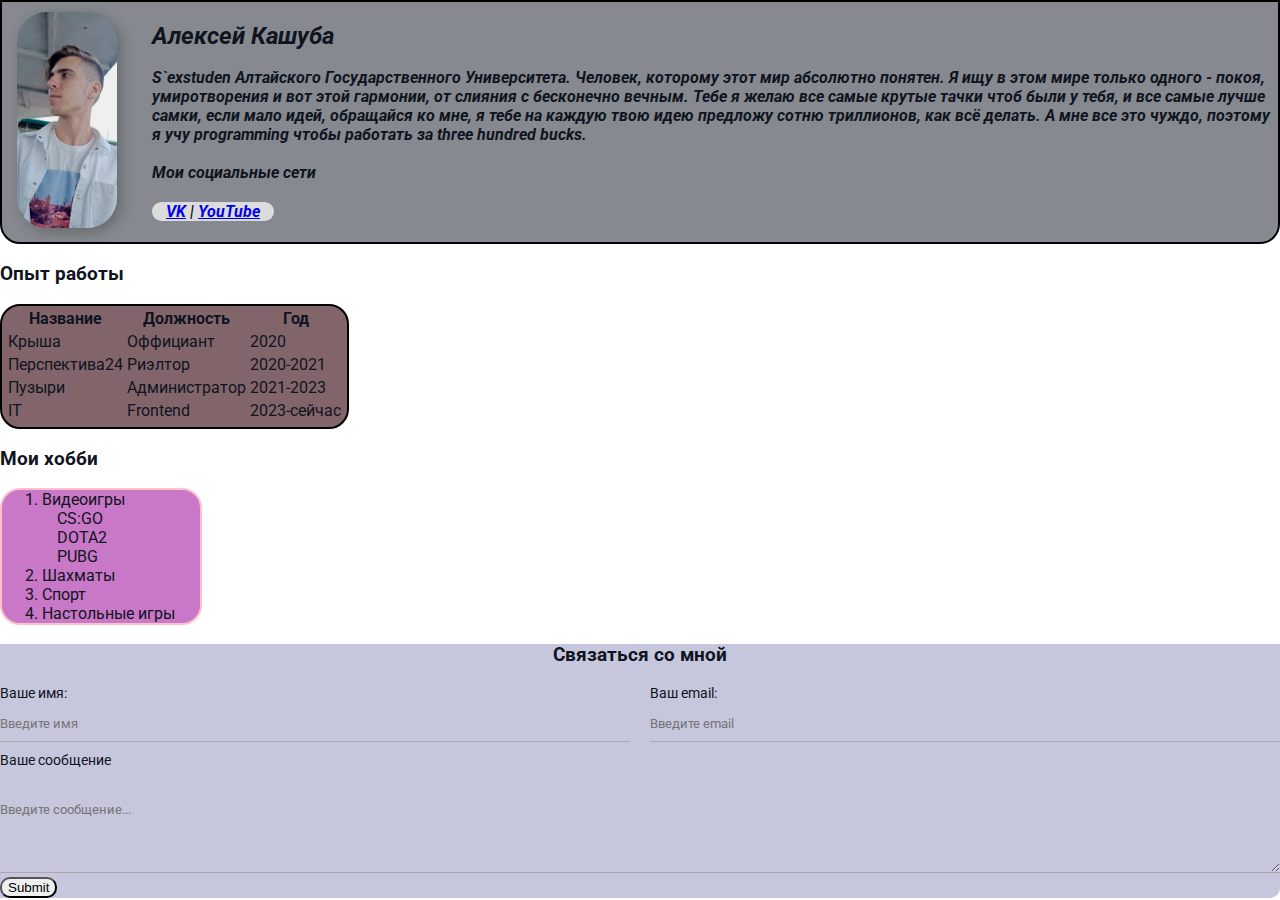
==== index.html @ d31157ad "add styles" ====
<!DOCTYPE html>
<html lang="en">

<head>
    <meta charset="UTF-8">
    <meta http-equiv="X-UA-Compatible" content="IE=edge">
    <meta name="viewport" content="width=device-width, initial-scale=1.0">
    <meta name="keywords" content="html, scc, js, frontend, resume">
    <meta name="discription" content="'Это сайт-резюме Алексея Кашубы'">
    <link rel="stylesheet" href="08_css.css">
    <title>My resume</title>
</head>

<body>
    <div class="container">
        <div class="main-info">
            <img src="MeOnPhoto.jpg" class="mybhoto">
            <h2 class="name">Алексей Кашуба</h2>
            <p class="about-u">S`exstuden Алтайского Государственного Университета. Человек, которому
                этот мир абсолютно понятен. Я ищу в этом мире только одного - покоя, умиротворения и
                вот этой гармонии, от слияния с бесконечно вечным. Тебе я желаю все самые крутые тачки
                чтоб были у тебя, и все самые лучше самки, если мало идей, обращайся ко мне, я тебе на каждую твою идею
                предложу сотню триллионов, как всё делать. А мне все это чуждо, поэтому я учу programming чтобы работать
                за three hundred bucks.</p>
            <h4 class="social">Мои социальные сети</h4>
            <div class="social-link">
                <a href="https://vk.com/aragorn_tv" class="btn" target="_blank">VK</a>
                |
                <a href="https://www.youtube.com/channel/UC5mxLapU2yctIbNqfjcNIEA" class="btn"
                    target="_blank">YouTube</a>
            </div>
        </div>
    </div>

    <p>

    <h3>Опыт работы</h3>
    <table class="job-exp">
        <thead>
            <tr>
                <th>Название</th>
                <th>Должность</th>
                <th>Год</th>
            </tr>
        </thead>
        <tbody>
            <tr>
                <td>Крыша</td>
                <td>Оффициант</td>
                <td>2020</td>
            </tr>
            <tr>
                <td>Перспектива24</td>
                <td>Риэлтор</td>
                <td>2020-2021</td>
            </tr>
            <tr>
                <td>Пузыри</td>
                <td>Администратор</td>
                <td>2021-2023</td>
            </tr>
            <tr>
                <td>IT</td>
                <td>Frontend</td>
                <td>2023-сейчас</td>
            </tr>
        </tbody>
    </table>
    </p>
    <h3>Мои хобби</h3>
    <ol class="hobbi">
        <li>Видеоигры
            <ul>
                <li>CS:GO</li>
                <li>DOTA2</li>
                <li>PUBG</li>
            </ul>
        </li>
        <li>Шахматы</li>
        <li>Спорт</li>
        <li>Настольные игры</li>
    </ol>

    <div class="connection">
        <h3>Связаться со мной</h3>
        <div class="con-top-group">
            <div class="connection-group">
                <label for="text">Ваше имя:</label>
                <input type="text" id="text" placeholder="Введите имя">
            </div>

            <div class="connection-group">
                <label for="email">Ваш email:</label>
                <input type="email" id="email" placeholder="Введите email">
            </div>
        </div>

        <div class="connection-group">
            <label for="message">Ваше сообщение</label>
            <br>
            <textarea id="message" cols="20" rows="4" placeholder="Введите сообщение..."></textarea>
        </div>

        <div>
            <label for="submit"></label>
            <input type="submit" id="submit" class="btn">
        </div>
    </div>
    </div>
</body>

</html>
---- 08_css.css ----
@import url('https://fonts.googleapis.com/css2?family=Roboto:ital@1&display=swap');
body{
  margin: 0px;
  font-family: 'Roboto', sans-serif;
  font-style: 'Roboto';
  font-size: 16px;
  font-weight: normal;
  background: #fff;
  color: #0f141e;
}

.container{
  margin: auto;
}

.main-info{
  position: relative;
  font-style: italic;
  font-weight: bold;
  background: #86898f;
  border: 2px solid black;
  border-bottom-right-radius: 20px;
  border-bottom-left-radius: 20px;
  padding: 10px 15px;
}

.name{
  position: absolute;
  top: 0px;
  left: 150px;
}

.about-u{
  position: absolute;
  left: 150px;
  top: 50px;
}

.btn:hover{
opacity: 0.7;
cursor: pointer;
}

.btn{
  border-radius: 10px;
}

a:active{
  color: orange;
}

.mybhoto{
  width: 100px;
  border-radius: 30px;
  box-shadow: 4px 4px 14px rgba(0, 0, 0, 0.25);
}

.social{
position: absolute;
left: 150px;
top: 140px;
}

.social-link{
  position: absolute;
  left: 150px;
  top: 200px;
  background-color: gainsboro;
  border-radius: 30px;
  padding: 0px 14px;
  
}

.job-exp{
  background-color: #82656b;
  border: 2px solid black;
  border-radius: 20px;
  padding-bottom: 4px;
  padding-left: 3px;
  padding-right: 3px;
}

.hobbi{
  background-color: #c977c7;  
  border-radius: 20px;
  border: 2px solid pink;
  width: fit-content;
  padding-right: 25px;
}

.hobbi ul{
  list-style: none;
  padding-left: 15px;
}

.connection{
  background-color: #aaca;
  border-end-end-radius: 10px;
}
.con-top-group{
  margin-bottom: 10px;
  display: flex;
}

.con-top-group .connection-group{
  width: 50%;
  margin-right: 20px;
  /* display: inline-block;
  width: calc(50% - 20px);  */
}

.con-top-group .connection-group:last-child{
  margin-right: 0;
}

.connection h3{
  text-align: center;
}

.connection-group label{
display: block;
font-size: 14px;
}

.connection-group textarea,
.connection-group input{
width: 100%;
box-sizing: border-box;
border: none;
background: transparent;
border-bottom: 1px solid #aaa ;
color: black;
outline: none;
padding: 15px 0 10px;
font-family: inherit;
}
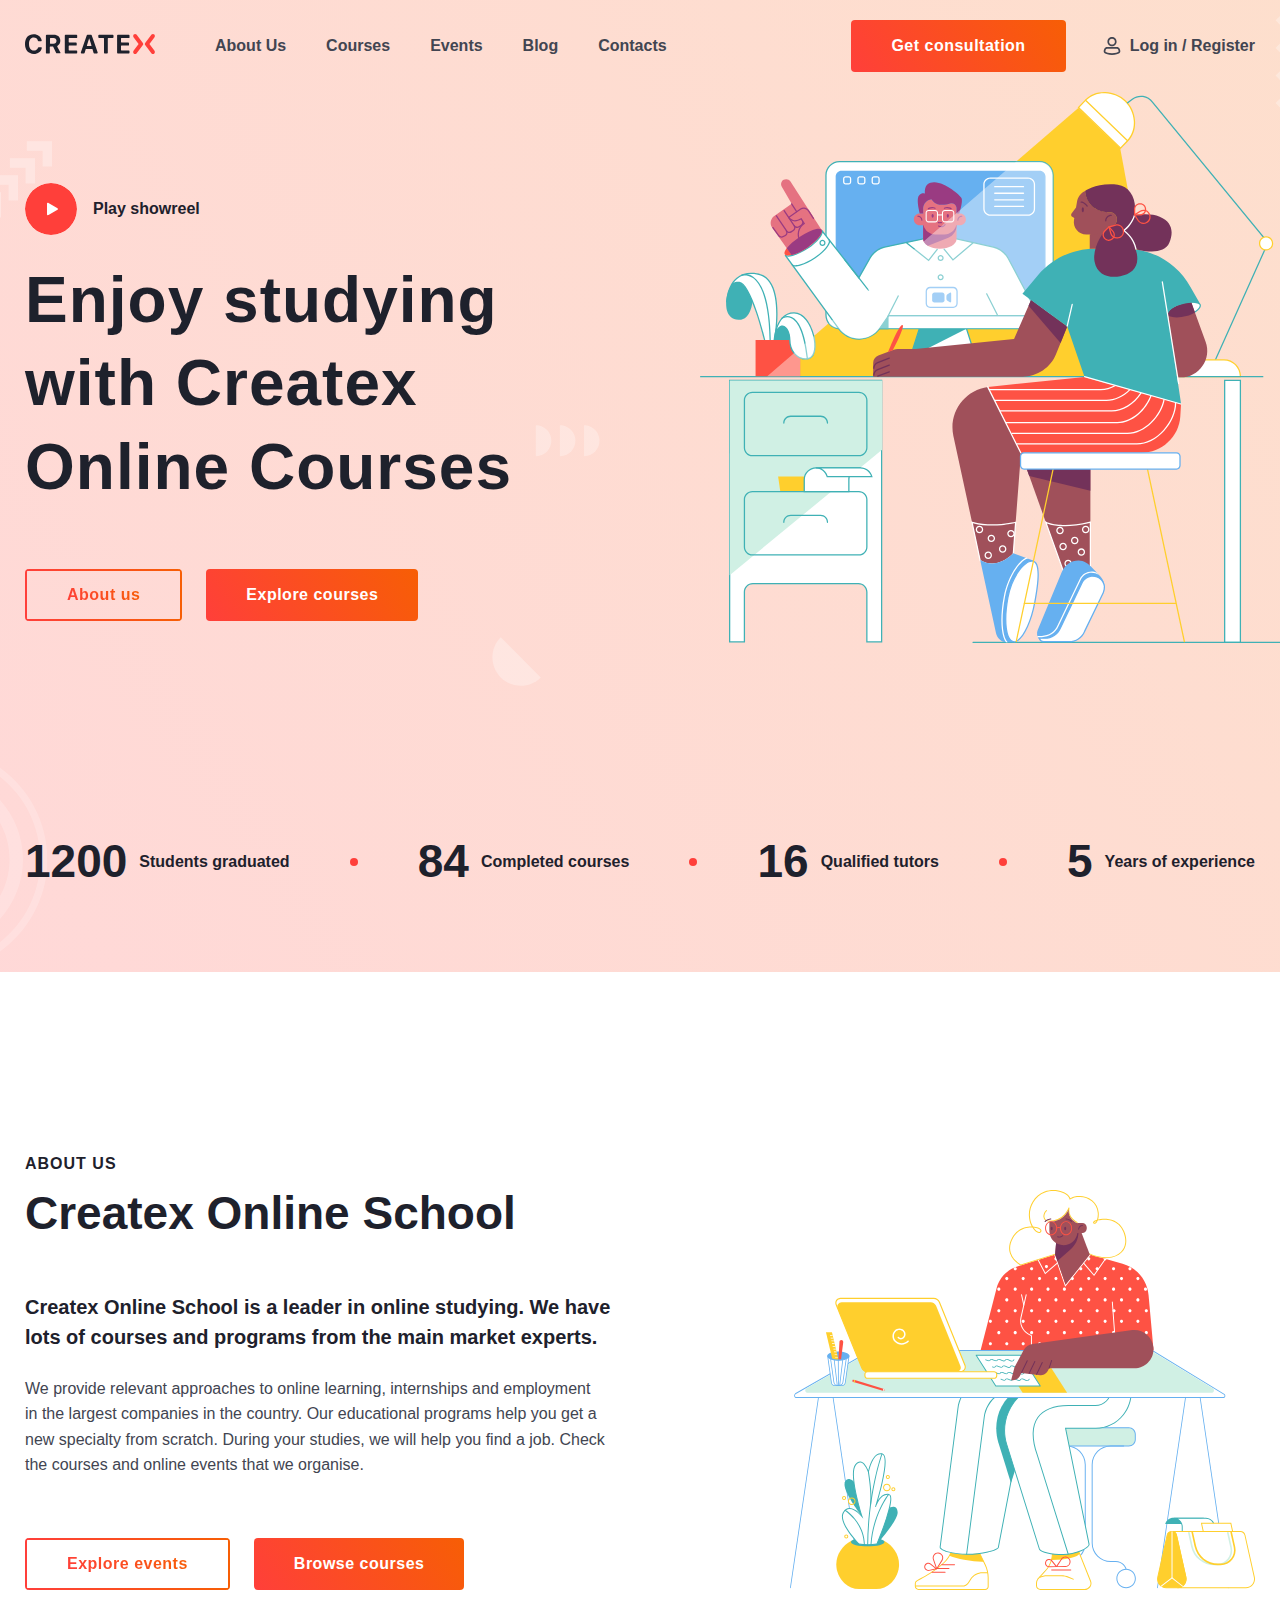
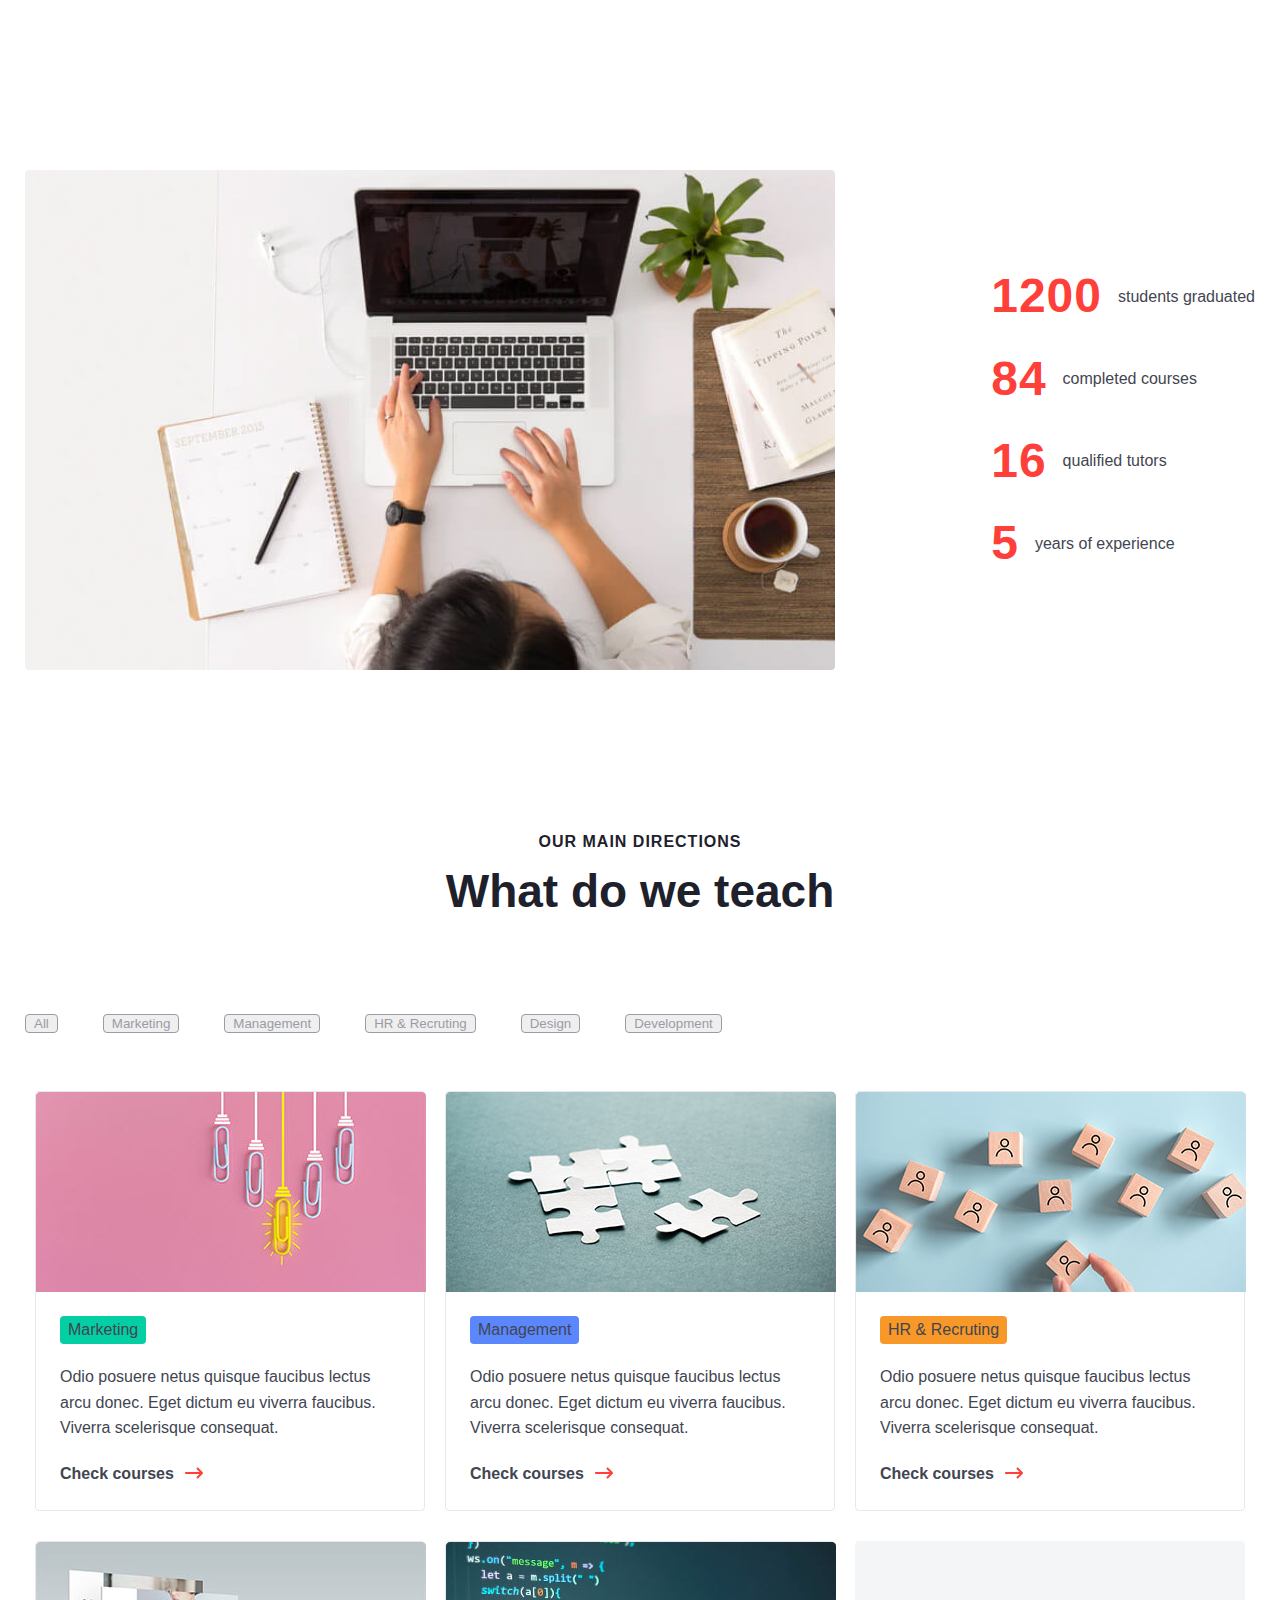
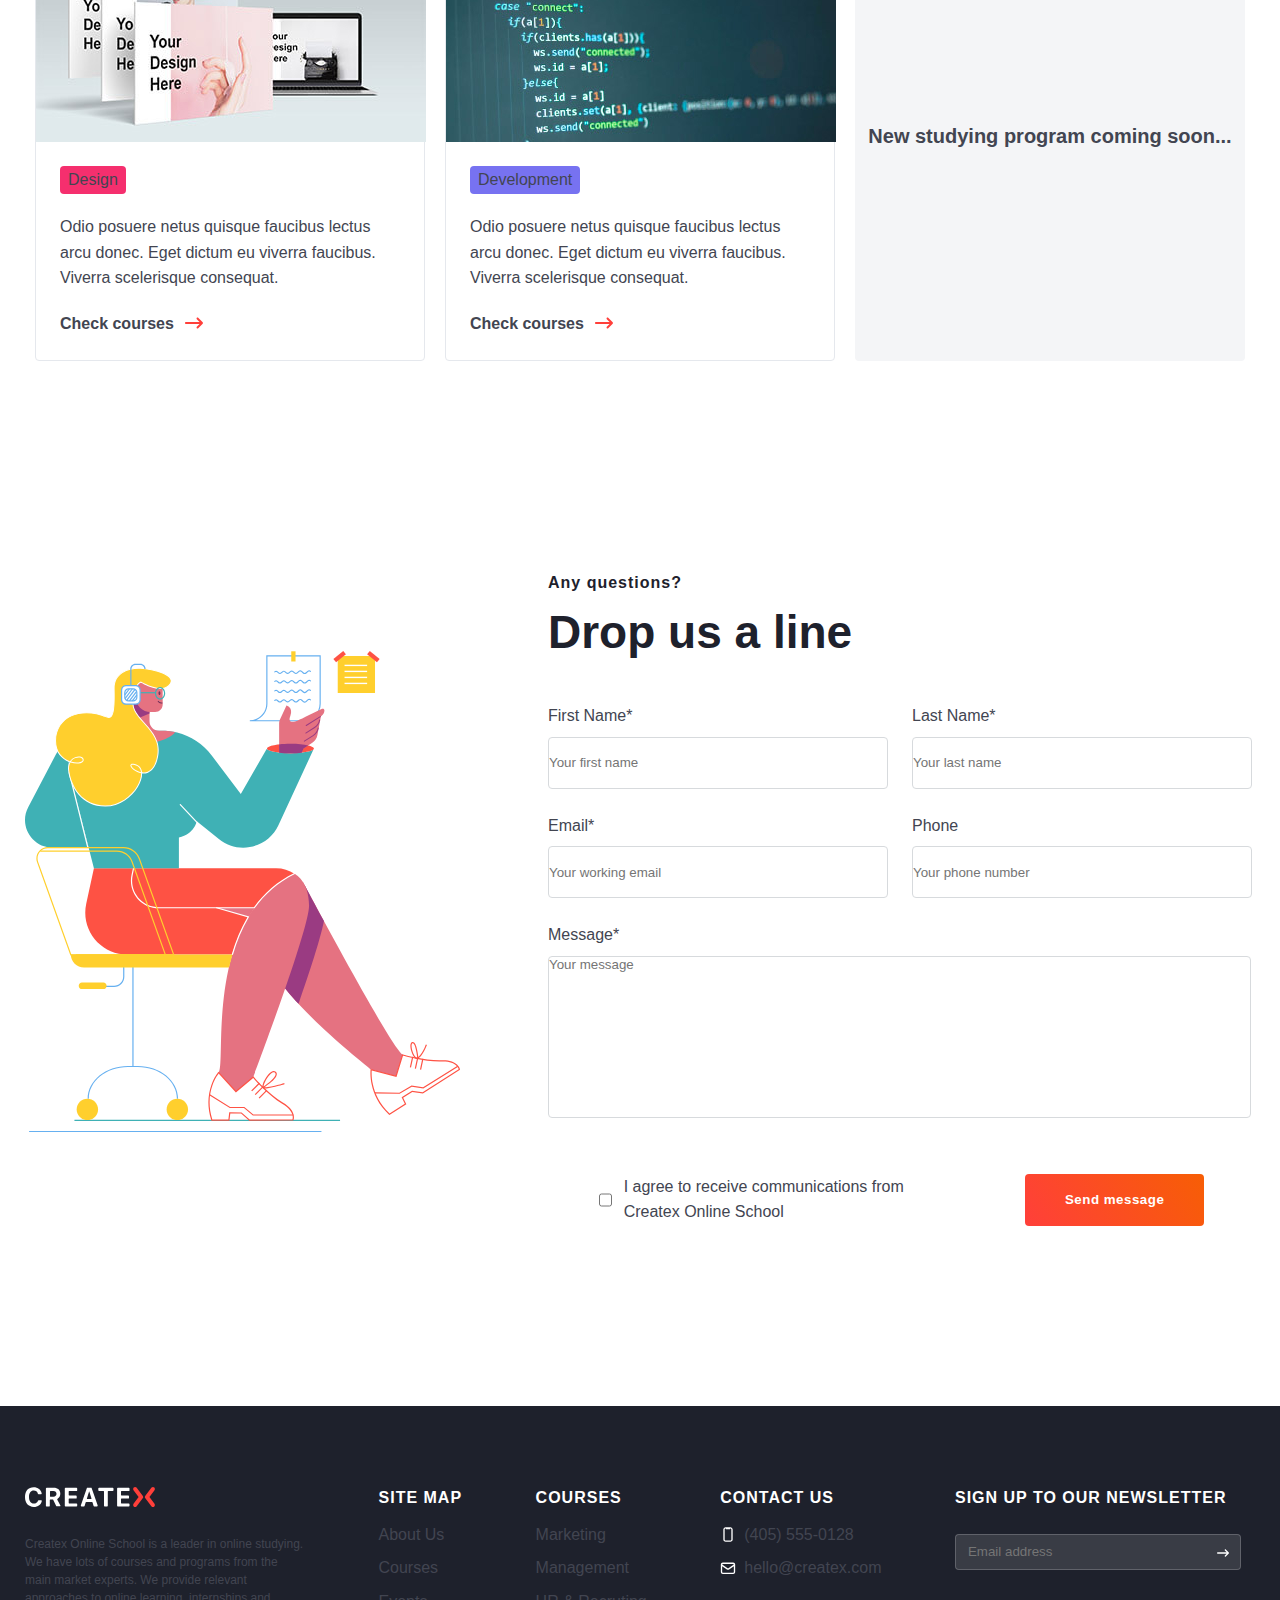
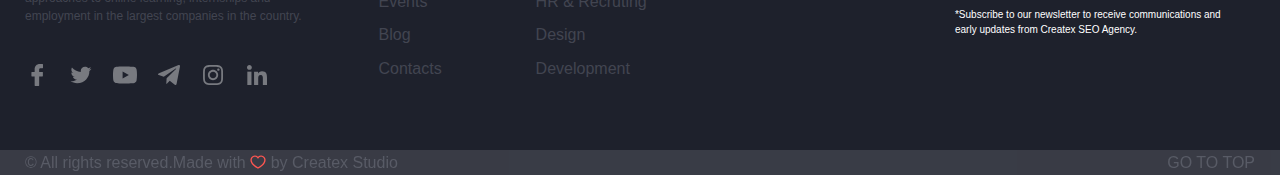
==== commit 3fa3e2f0: "add site" ====
--- a/index.html
+++ b/index.html
@@ -2,111 +2,419 @@
 <html lang="en">
 
 <head>
-    <meta charset="UTF-8">
-    <meta http-equiv="X-UA-Compatible" content="IE=edge">
-    <meta name="viewport" content="width=device-width, initial-scale=1.0">
-    <meta name="keywords" content="html, scc, js, frontend, resume">
-    <meta name="discription" content="'Это сайт-резюме Алексея Кашубы'">
-    <link rel="stylesheet" href="08_css.css">
-    <title>My resume</title>
+  <meta charset="UTF-8">
+  <meta http-equiv="X-UA-Compatible" content="IE=edge">
+  <meta name="viewport" content="width=device-width, initial-scale=1.0">
+  <link rel="stylesheet" href="css/fonts.css">
+  <link rel="stylesheet" href="css/reset.css">
+  <link rel="stylesheet" href="css/style.css">
+  <title>Createx</title>
 </head>
 
 <body>
-    <div class="container">
-        <div class="main-info">
-            <img src="MeOnPhoto.jpg" class="mybhoto">
-            <h2 class="name">Алексей Кашуба</h2>
-            <p class="about-u">S`exstuden Алтайского Государственного Университета. Человек, которому
-                этот мир абсолютно понятен. Я ищу в этом мире только одного - покоя, умиротворения и
-                вот этой гармонии, от слияния с бесконечно вечным. Тебе я желаю все самые крутые тачки
-                чтоб были у тебя, и все самые лучше самки, если мало идей, обращайся ко мне, я тебе на каждую твою идею
-                предложу сотню триллионов, как всё делать. А мне все это чуждо, поэтому я учу programming чтобы работать
-                за three hundred bucks.</p>
-            <h4 class="social">Мои социальные сети</h4>
-            <div class="social-link">
-                <a href="https://vk.com/aragorn_tv" class="btn" target="_blank">VK</a>
-                |
-                <a href="https://www.youtube.com/channel/UC5mxLapU2yctIbNqfjcNIEA" class="btn"
-                    target="_blank">YouTube</a>
-            </div>
-        </div>
-    </div>
-
-    <p>
-
-    <h3>Опыт работы</h3>
-    <table class="job-exp">
-        <thead>
-            <tr>
-                <th>Название</th>
-                <th>Должность</th>
-                <th>Год</th>
-            </tr>
-        </thead>
-        <tbody>
-            <tr>
-                <td>Крыша</td>
-                <td>Оффициант</td>
-                <td>2020</td>
-            </tr>
-            <tr>
-                <td>Перспектива24</td>
-                <td>Риэлтор</td>
-                <td>2020-2021</td>
-            </tr>
-            <tr>
-                <td>Пузыри</td>
-                <td>Администратор</td>
-                <td>2021-2023</td>
-            </tr>
-            <tr>
-                <td>IT</td>
-                <td>Frontend</td>
-                <td>2023-сейчас</td>
-            </tr>
-        </tbody>
-    </table>
-    </p>
-    <h3>Мои хобби</h3>
-    <ol class="hobbi">
-        <li>Видеоигры
-            <ul>
-                <li>CS:GO</li>
-                <li>DOTA2</li>
-                <li>PUBG</li>
+
+  <div class="wrapper">
+    <header class="header">
+      <div class="header__top">
+        <div class="container">
+          <div class="header__top-inner">
+            <a class="header__logo logo" href="#">
+              <img src="img/logos/main-logo.svg" alt="logo">
+            </a>
+            <div class="header__nav nav">
+              <ul class="header__nav-list">
+                <li class="header__nav-item">
+                  <a href="#" class="header__nav-link">About Us</a>
+                </li>
+                <li class="header__nav-item">
+                  <a href="#" class="header__nav-link">Courses</a>
+                </li>
+                <li class="header__nav-item">
+                  <a href="#" class="header__nav-link">Events</a>
+                </li>
+                <li class="header__nav-item">
+                  <a href="#" class="header__nav-link">Blog</a>
+                </li>
+                <li class="header__nav-item">
+                  <a href="#" class="header__nav-link">Contacts</a>
+                </li>
+              </ul>
+            </div>
+            <div class="header__btn-box">
+              <a class="header__top-btn button" href="#">Get consultation</a>
+              <div class="header__user-nav">
+                <a class="header__user-btn" href="#">Log in</a>
+                /
+                <a class="header__user-btn" href="#">Register</a>
+              </div>
+            </div>
+          </div>
+        </div>
+      </div>
+      <div class="header__bottom">
+        <div class="container">
+          <div class="header__body-inner">
+            <div class="header__main">
+              <div class="header__content">
+                <a class="header__play" href="#">
+                  <svg width="52" height="52" viewBox="0 0 52 52" fill="none" xmlns="http://www.w3.org/2000/svg">
+                    <circle cx="26" cy="26" r="26" fill="#FF3F3A" />
+                    <path
+                      d="M32.5 25.134C33.1667 25.5189 33.1667 26.4811 32.5 26.866L23.5 32.0622C22.8333 32.4471 22 31.966 22 31.1962L22 20.8038C22 20.034 22.8333 19.5529 23.5 19.9378L32.5 25.134Z"
+                      fill="white" />
+                  </svg>
+                  Play showreel
+                </a>
+                <h1 class="header__titel">
+                  Enjoy studying with Createx Online Courses
+                </h1>
+                <div class="header__content-buttons">
+                  <a class="header__content-btn button button--empty" href="#"><span>About us</span></a>
+                  <a class="header__content-btn button" href="#">Explore courses</a>
+                </div>
+              </div>
+              <img class="header__img" src="/img/illustration/illustration.svg" alt="">
+            </div>
+            <ul class="header__row">
+              <li class="header__row-item">
+                <span>1200</span>Students graduated
+              </li>
+              <span></span>
+              <li class="header__row-item">
+                <span>84</span>Completed courses
+              </li>
+              <span></span>
+              <li class="header__row-item">
+                <span>16</span>Qualified tutors
+              </li>
+              <span></span>
+              <li class="header__row-item">
+                <span>5</span>Years of experience
+              </li>
             </ul>
-        </li>
-        <li>Шахматы</li>
-        <li>Спорт</li>
-        <li>Настольные игры</li>
-    </ol>
-
-    <div class="connection">
-        <h3>Связаться со мной</h3>
-        <div class="con-top-group">
-            <div class="connection-group">
-                <label for="text">Ваше имя:</label>
-                <input type="text" id="text" placeholder="Введите имя">
-            </div>
-
-            <div class="connection-group">
-                <label for="email">Ваш email:</label>
-                <input type="email" id="email" placeholder="Введите email">
-            </div>
-        </div>
-
-        <div class="connection-group">
-            <label for="message">Ваше сообщение</label>
-            <br>
-            <textarea id="message" cols="20" rows="4" placeholder="Введите сообщение..."></textarea>
-        </div>
-
-        <div>
-            <label for="submit"></label>
-            <input type="submit" id="submit" class="btn">
-        </div>
-    </div>
-    </div>
+          </div>
+        </div>
+      </div>
+    </header>
+    <main class="main">
+      <section class="about">
+        <div class="container">
+          <div class="about__inner">
+            <div class="about__createx">
+              <div class="about__createx-content">
+                <div class="about__heading heading">
+                  <p class="heading__subtitle">About us</p>
+                  <h2 class="heading__title">Createx Online School</h2>
+                </div>
+                <div class="about__text">
+                  <p class="about__paragraph about__paragraph--accent">Createx Online School is a leader in online
+                    studying. We have lots of courses and programs from the main market experts.</p>
+                  <p class="about__paragraph">We provide relevant approaches to online learning, internships and
+                    employment in the largest companies in the country. Our educational programs help you get a new
+                    specialty from scratch. During your studies, we will help you find a job. Check the courses and
+                    online events that we organise.</p>
+                </div>
+                <div class="about__btn-box">
+                  <a class="about__btn button button--empty" href="#"><span>Explore events</span></a>
+                  <a class="about__btn button" href="#">Browse courses</a>
+                </div>
+              </div>
+              <img class="about__img" src="/img/illustration/about-illustration.svg" alt="">
+            </div>
+            <div class="about__values">
+              <div class="about__img-box">
+                <img src="img/numbers-img.jpg" alt="">
+              </div>
+              <ul class="about__numbers">
+                <li class="about__number">
+                  <span>1200</span>students graduated
+                </li>
+                <li class="about__number">
+                  <span>84</span>completed courses
+                </li>
+                <li class="about__number">
+                  <span>16</span>qualified tutors
+                </li>
+                <li class="about__number">
+                  <span>5</span>years of experience
+                </li>
+              </ul>
+            </div>
+          </div>
+        </div>
+      </section>
+      <section class="teach">
+        <div class="container">
+          <div class="header-teach">
+            <p class="header-teach__paragraph">our main directions</p>
+            <h3 class="header-teach__header">What do we teach</h3>
+          </div>
+          <div>
+            <ul class="course-list"">
+            <li >
+            <button class=" course-list__buttons">All</button>
+              </li>
+              <li>
+                <button class="course-list__buttons">Marketing</button>
+              </li>
+              <li>
+                <button class="course-list__buttons">Management</button>
+              </li>
+              <li>
+                <button class="course-list__buttons">HR & Recruting</button>
+              </li>
+              <li>
+                <button class="course-list__buttons">Design</button>
+              </li>
+              <li>
+                <button class="course-list__buttons">Development</button>
+              </li>
+            </ul>
+          </div>
+          <div class="courses">
+            <div class="courses-one">
+              <div class="courses-one__photo">
+                <img src="/img/direcrions/1.jpg" alt="">
+              </div>
+              <div class="courses-one__discr">
+                <div class="courses-one__discr-name courses-one__discr-name1">
+                  <p>Marketing</p>
+                </div>
+                <div class="courses-one__discr-discr">
+                  <p>Odio posuere netus quisque faucibus lectus arcu donec. Eget dictum eu viverra faucibus. Viverra
+                    scelerisque consequat.</p>
+                </div>
+                <div class="courses-one__discr-link">
+                  <a href="#">Check courses<img class="corses-one__arrow" src="/img/icons/arrow-right.svg" alt=""></a>
+                </div>
+              </div>
+            </div>
+            <div class="courses-one">
+              <div class="courses-one__photo">
+                <img src="/img/direcrions/2.png" alt="">
+              </div>
+              <div class="courses-one__discr">
+                <div class="courses-one__discr-name courses-one__discr-name2">
+                  <p>Management</p>
+                </div>
+                <div class="courses-one__discr-discr">
+                  <p>Odio posuere netus quisque faucibus lectus arcu donec. Eget dictum eu viverra faucibus. Viverra
+                    scelerisque consequat.</p>
+                </div>
+                <div class="courses-one__discr-link">
+                  <a href="#">Check courses<img class="corses-one__arrow" src="/img/icons/arrow-right.svg" alt=""></a>
+                </div>
+              </div>
+            </div>
+            <div class="courses-one">
+              <div class="courses-one__photo">
+                <img src="/img/direcrions/3.jpg" alt="">
+              </div>
+              <div class="courses-one__discr">
+                <div class="courses-one__discr-name courses-one__discr-name3">
+                  <p>HR & Recruting</p>
+                </div>
+                <div class="courses-one__discr-discr">
+                  <p>Odio posuere netus quisque faucibus lectus arcu donec. Eget dictum eu viverra faucibus. Viverra
+                    scelerisque consequat.</p>
+                </div>
+                <div class="courses-one__discr-link">
+                  <a href="#">Check courses<img class="corses-one__arrow" src="/img/icons/arrow-right.svg" alt=""></a>
+                </div>
+              </div>
+            </div>
+            <div class="courses-one">
+              <div class="courses-one__photo">
+                <img src="/img/direcrions/4.jpg" alt="">
+              </div>
+              <div class="courses-one__discr">
+                <div class="courses-one__discr-name courses-one__discr-name4">
+                  <p>Design</p>
+                </div>
+                <div class="courses-one__discr-discr">
+                  <p>Odio posuere netus quisque faucibus lectus arcu donec. Eget dictum eu viverra faucibus. Viverra
+                    scelerisque consequat.</p>
+                </div>
+                <div class="courses-one__discr-link">
+                  <a href="#">Check courses<img class="corses-one__arrow" src="/img/icons/arrow-right.svg" alt=""></a>
+                </div>
+              </div>
+            </div>
+            <div class="courses-one">
+              <div class="courses-one__photo">
+                <img src="/img/direcrions/5.jpg" alt="">
+              </div>
+              <div class="courses-one__discr">
+                <div class="courses-one__discr-name courses-one__discr-name5">
+                  <p>Development</p>
+                </div>
+                <div class="courses-one__discr-discr">
+                  <p>Odio posuere netus quisque faucibus lectus arcu donec. Eget dictum eu viverra faucibus. Viverra
+                    scelerisque consequat.</p>
+                </div>
+                <div class="courses-one__discr-link">
+                  <a href="#">Check courses<img class="corses-one__arrow" src="/img/icons/arrow-right.svg" alt=""></a>
+                </div>
+              </div>
+            </div>
+            <div class="courses-last">
+              <div class="courses-last-info">
+                <p>New studying program coming soon...</p>
+              </div>
+            </div>
+          </div>
+        </div>
+      </section>
+      <section class="any-questions">
+        <div class="container">
+          <div class="questions">
+            <div class="questions-img">
+              <img src="/img/illustration/illustration4.svg">
+            </div>
+            <div class="questions-right">
+              <div class="questions-text">
+                <p class="questions-text__paragraph">Any questions?</p>
+                <h3 class="questions-text__header">Drop us a line</h3>
+              </div>
+              <div class="questions-info">
+                <div class="questions-info__text">
+                  <form class="questions-info-text">First Name*</form>
+                  <input class="questions-info-border" type="text" placeholder="Your first name">
+                </div>
+                <div class="questions-info__text questions-info__left">
+                  <form class="questions-info-text">Last Name*</form>
+                  <input class="questions-info-border" type="text" placeholder="Your last name">
+                </div>
+                <div class="questions-info__text">
+                  <form class="questions-info-text">Email*</form>
+                  <input class="questions-info-border" type="email" placeholder="Your working email">
+                </div>
+                <div class="questions-info__text questions-info__left">
+                  <form class="questions-info-text">Phone</form>
+                  <input class="questions-info-border" type="text" placeholder="Your phone number">
+                </div>
+                <div class="questions-info__text">
+                  <form class="questions-info-text">Message*</form>
+                  <textarea class="questions-info-border questions-info-message" type="text"
+                    placeholder="Your message"></textarea>
+                </div>
+              </div>
+              <div class="questions-bottom">
+                <div class="questions-bottom__agree">
+                  <input class="questions-bottom-default" type="checkbox" />
+                  <span class="questions-bottom-custom"></span>
+                  <p class="question-bottom__pragraph">I agree to receive communications from Createx Online School</p>
+                </div>
+                <button class="button">Send message</button>
+              </div>
+            </div>
+          </div>
+        </div>
+      </section>
+    </main>
+    <footer class="footer">
+      <div class="top-footer">
+        <div class="container">
+          <div class="top-footer-info">
+            <div class="top-footer-info-logo">
+              <div class="top-footer-info-logo__logo">
+                <a href="#"><img src="/img/logos/logo-bottom.svg"></a>
+              </div>
+              <div class="top-footer-info-logo__paragraph">
+                <p>Createx Online School is a leader in online studying. We have lots of courses and programs from the
+                  main market experts. We provide relevant approaches to online learning, internships and employment
+                  in the largest companies in the country. </p>
+              </div>
+              <div class="top-footer-info-logo__links"></div>
+              <ul class="top-footer-info-logo__links-social">
+                <li><a class="top-footer-info-logo__links-social-inst" href="#"><img src="/img/icons/Facebook.svg"></a>
+                </li>
+                <li><a class="top-footer-info-logo__links-social-inst" href="#"><img src="/img/icons/Twitter.svg"></a>
+                </li>
+                <li><a class="top-footer-info-logo__links-social-inst" href="#"><img src="/img/icons/YouTube.svg"></a>
+                </li>
+                <li><a class="top-footer-info-logo__links-social-inst" href="#"><img src="/img/icons/telegram.svg"></a>
+                </li>
+                <li><a class="top-footer-info-logo__links-social-inst" href="#"><img src="/img/icons/Instagram.svg"></a>
+                </li>
+                <li><a class="top-footer-info-logo__links-social-inst" href="#"><img src="/img/icons/Linked-In.svg"></a>
+                </li>
+              </ul>
+            </div>
+            <div class="top-footer-info__site-map">
+              <div class="top-footer-info__site-map-paragraph">
+                <p class="top-footer-info__site-map-paragraph-main">SITE MAP</p>
+              </div>
+              <div class="top-footer-info__site-map-links">
+                <ul class="top-footer-info__site-map-links-main">
+                  <li><a class="top-footer-info__site-map-links-bottom" href="#">About Us</a></li>
+                  <li><a class="top-footer-info__site-map-links-bottom" href="#">Courses</a></li>
+                  <li><a class="top-footer-info__site-map-links-bottom" href="#">Events</a></li>
+                  <li><a class="top-footer-info__site-map-links-bottom" href="#">Blog</a></li>
+                  <li><a class="top-footer-info__site-map-links-bottom" href="#">Contacts</a></li>
+                </ul>
+              </div>
+            </div>
+            <div class="top-footer-info__courses">
+              <div class="top-footer-info__courses-paragraph">
+                <p class="top-footer-info__courses-paragraph-main">COURSES</p>
+              </div>
+              <div class="top-footer-info__courses-links">
+                <ul class="top-footer-info__courses-links-main">
+                  <li><a class="top-footer-info__courses-links-bottom" href="#">Marketing</a></li>
+                  <li><a class="top-footer-info__courses-links-bottom" href="#">Management</a></li>
+                  <li><a class="top-footer-info__courses-links-bottom" href="#">HR & Recruting</a></li>
+                  <li><a class="top-footer-info__courses-links-bottom" href="#">Design</a></li>
+                  <li><a class="top-footer-info__courses-links-bottom" href="#">Development</a></li>
+                </ul>
+              </div>
+            </div>
+            <div class="top-footer-info__contact-us">
+              <div class="top-footer-info__contact-us-paragraph">
+                <p class="top-footer-info__contact-us-paragraph-main">CONTACT US</p>
+              </div>
+              <div class="top-footer-info__contact-us-links">
+                <ul class="top-footer-info__contact-us-links-main">
+                  <li><a class="top-footer-info__contact-us-links-bottom" href="#"><img
+                        src="/img/icons/iPhone.svg"><p class="iphone-margin">(405) 555-0128</p></a></li>
+                  <li><a class="top-footer-info__contact-us-links-bottom" href="#"><img
+                        src="/img/icons/Mail.svg"><p class="iphone-margin"> hello@createx.com</p></a></li>
+                </ul>
+              </div>
+            </div>
+            <div class="top-footer-info_sing-up">
+              <div class="top-footer-info__sing-up-paragraph">
+                <p class="top-footer-info__sing-up-paragraph-main">SIGN UP TO OUR NEWSLETTER</p>
+              </div>
+              <div class="top-footer-info_sing-up-email">
+                <input class="top-footer_email" type="email" placeholder="Email address">
+                <a href="#"><img class="img-arrow" src="img/icons/arrow-right-mni.svg"></a>
+              </div>
+              <div class="top-footer-info_sing-up-paragraph-bottom">
+                <p class="top-footer-info_sing-up-paragraph-bottom-bot">*Subscribe to our newsletter to receive
+                  communications and early updates from Createx SEO Agency.</p>
+              </div>
+            </div>
+          </div>
+        </div>
+      </div>
+        <div class="bottom-footer">
+          <div class="container">
+            <div class="botoom-footer__main">
+              <div class="bottom-footer__main-paragraph">
+                <p>© All rights reserved.Made with
+                  <img class="img-heart" src="/img/icons/Heart.svg">
+                  by Createx Studio
+                </p>
+              </div>
+              <a href="#">GO TO TOP</a>
+            </div>
+          </div>
+    </footer>
+  </div>
+
 </body>
 
+<script src="js/main.js"></script>
+
 </html>--- a/css/fonts.css
+++ b/css/fonts.css
@@ -0,0 +1,30 @@
+@font-face{
+  font-family: Lato;
+  font-weight: 900;
+  font-style: normal;
+  src: local("Lato"),
+  url('...fonts/Lato-Black.woff2') format('woff2'),
+  url('...fonts/Lato-Black.woff') format('woff'),
+  url('...fonts/Lato-Black.eot') format('eot');
+  font-display: swap;
+}
+@font-face{
+  font-family: Lato;
+  font-weight: 700;
+  font-style: normal;
+  src: local("Lato"),
+  url('...fonts/Lato-Bold.woff2') format('woff2'),
+  url('...fonts/Lato-Bold.woff') format('woff'),
+  url('...fonts/Lato-Bold.eot') format('eot');
+  font-display: swap;
+}
+@font-face{
+  font-family: Lato;
+  font-weight: 400;
+  font-style: normal;
+  src: local("Lato"),
+  url('...fonts/Lato-Regular.woff2') format('woff2'),
+  url('...fonts/Lato-Regular.woff') format('woff'),
+  url('...fonts/Lato-Regular.eot') format('eot');
+  font-display: swap;
+}--- a/css/style.css
+++ b/css/style.css
@@ -0,0 +1,596 @@
+html, body{
+  font-family: Lato, sans-serif;
+  color: #424551;
+  line-height: 160%;
+}
+
+.wrapper{
+  min-width: 100%;
+  width: 100%;
+  overflow: hidden;
+}
+.container{
+  max-width: 1260px;
+  padding: 0 15px;
+  margin: 0 auto;
+  height: 100%;
+}
+
+.button{
+  display: inline-block;
+  letter-spacing: 0.5px;
+  line-height: 52px;
+  font-weight: 700;
+  padding: 0 40px;
+  color: #fff;
+  border-radius: 4px;
+  background: linear-gradient(55.95deg, #FF3F3A 0%, #F75E05 100%);
+  white-space: nowrap;
+  transition: all 0.5s;
+}
+
+.button:hover{
+  transform: scale(1.05);
+}
+
+.button--empty{
+  background-image: none; 
+  border-left: 2px solid #FF3F3A ;
+  border-right: 2px solid #F75E05;
+  background-image: -webkit-linear-gradient(left, #FF3F3A, #F75E05), -webkit-linear-gradient(left, #FF3F3A, #F75E05);
+  background-image: linear-gradient(left, #FF3F3A, #F75E05), linear-gradient(left, #FF3F3A, #F75E05);
+  background-size: 100% 2px;
+  background-position: 0 100%, 0 0;
+  background-repeat: no-repeat;
+  background-clip: border-box;
+}
+
+.button--empty span{
+  background: linear-gradient(55.95deg, #FF3F3A 0%, #F75E05 100%);
+  -webkit-background-clip: text;
+  -webkit-text-fill-color: transparent;
+}
+
+.heading {
+  color: #1E212C;
+}
+.heading__subtitle {
+  line-height: 150%;
+  margin-bottom: 8px;
+  letter-spacing: 1px;
+  text-transform: uppercase;
+  font-weight: 700;
+}
+.heading__title {
+  font-weight: 900;
+font-size: 46px;
+line-height: 130%;
+}
+
+/* ....................................................................... */
+
+.header {
+  font-weight: 700;
+  background: url("../img/decor/1.svg") 50% 20%/ cover no-repeat,linear-gradient(55.95deg, rgba(255, 63, 58, 0.2) 0%, rgba(247, 94, 5, 0.2) 100%);
+  height: 100;
+  display: flex;
+  flex-direction: column;
+}
+.header__top-inner {
+  display: flex;
+  justify-content: space-between;
+  align-items: center;
+  padding: 20px 0;
+}
+.header__logo {
+  margin-right: 60px;
+}
+.header__nav {
+  margin-right: auto; 
+
+}
+.header__nav-list {
+  display: flex;
+}
+.header__nav-item {
+  margin-right: 40px;
+}
+.header__nav-item:last-child{
+  margin-right: 0;
+}
+.header__nav-link {
+  white-space: nowrap;
+  line-height: 1.6;
+  transition: all 0.3s;
+}
+.header__nav-link:hover{
+  color: #FF3F3A;
+}
+.header__btn-box {
+  display: flex;
+  align-items: center;
+}
+.header__top-btn {
+  margin-right: 36px;
+}
+.header__user-nav{
+  position: relative; 
+  padding-left: 28px;
+  white-space: nowrap;
+}
+.header__user-nav:before {
+  content: "";
+  display: block;
+  position: absolute;
+  top: 3px;
+  left: 0;
+  background: url("../img/icons/Profile.svg") no-repeat;
+  width: 20px;
+  height: 20px;
+}
+.header__user-btn {
+  white-space: nowrap;
+  line-height: 1.6;
+  transition: all 0.3s;
+}
+.header__user-btn:hover{
+color: #FF3F3A;
+}
+
+/* ..................................................................... */
+
+.header__bottom {
+  flex-grow: 1;
+}
+.header__body-inner {
+  display: flex;
+  flex-direction: column;
+}
+.header__main {
+  display: flex;
+  justify-content: space-between;
+  align-items: center;
+  color: #1E212C;
+  margin: auto 0;
+}
+.header__content {
+  margin-right: 30px;
+  margin-bottom: 120px;
+}
+.header__play {
+  display: inline-flex;
+  align-items: center;
+  margin-bottom: 24px;
+}
+.header__play svg{
+  margin-right: 16px;
+  border-radius: 50%;
+  transition: all 0.3s;
+}
+.header__play:hover svg{
+  box-shadow: 0 0 0 16px rgba(255, 63, 58, 0.12);
+}
+.header__titel {
+  font-weight: 900;
+  font-size: 64px;
+  line-height: 130%;
+  letter-spacing: 1px;
+  max-width: 600px;
+  margin-bottom: 60px;
+}
+.header__content-buttons {
+  display: flex;
+}
+.header__content-btn {
+  margin-right: 24px;
+}
+  .header__content-btn:last-child {
+    margin-right: 0px;
+}
+.header__img {
+  position: relative;
+  left: 47px;
+  margin-bottom: 189px;
+}
+/* .................................................................... */
+.header__row {
+  display: flex;
+  justify-content: space-between;
+  align-items: center;
+  color: #1E212C;
+  margin-bottom: 80px;
+}
+.header__row>span {
+  background: #FF3F3A;
+  width: 8px;
+  height: 8px;
+  border-radius: 50%;
+  margin: 0 15px;
+}
+.header__row-item {
+  display: flex;
+  align-items: center;
+}
+.header__row-item span{
+  font-weight: 900;
+  font-size: 46px;
+  line-height: 130%;
+  vertical-align: middle;
+  margin-right: 12px;
+}
+
+/* .................................................................. */
+
+.about {
+  padding: 180px 0 160px;
+}
+.about__createx {
+  display: flex;
+  align-items: flex-end;
+  justify-content: space-between;
+  margin-bottom: 180px;
+  position: relative;
+}
+.about__createx::before{
+  content: "";
+  position: absolute;
+  top: -80px;
+  right: -140px;
+  background: url("../img/decor/shapes1.svg") ;
+  width: 100px;
+  height: 85px;
+}
+.about__createx-content {
+  max-width: 600px;
+  margin-right: 30px;
+}
+.about__heading {
+  margin-bottom: 48px;
+}
+.about__text{
+  margin-bottom: 60px;
+}
+.about__paragraph {
+  margin-bottom: 24px;
+}
+.about__paragraph:last-child {
+  margin-bottom: 0;
+}
+.about__paragraph--accent{
+  font-weight: 700;
+  font-size: 20px;
+  line-height: 150%;
+  color: #1E212C;
+}
+.about__btn-box {
+  display: flex;
+}
+.about__btn {
+  margin-right: 24px;
+}
+.about__btn:last-child {
+  margin-right: 0 ;
+}
+.about__values {
+  display: flex;
+  justify-content: space-between;
+}
+.about__img-box img{
+  width: 100%;
+  height: 100%;
+  object-fit: cover;
+}
+.about__numbers{
+  margin-left: 30px;
+  align-self: center;
+}
+.about__number {
+  display: flex;
+  align-items: center;
+  margin-bottom: 20px;
+}
+.about__number:last-child{
+  margin-bottom: 0;
+}
+.about__number span{
+  font-weight: 900;
+font-size: 48px;
+line-height: 130%;
+letter-spacing: 1px;
+color: #FF3F3A;
+margin-right: 16px;
+}
+/* .................................................................. */
+
+.header-teach{
+  color: #1E212C;
+}
+.header-teach__paragraph{
+  line-height: 150%;
+  font-weight: 700;
+  letter-spacing: 1px;
+  text-transform: uppercase;
+  text-align: center;
+  margin-bottom: 8px;
+}
+.header-teach__header{
+font-weight: 900;
+font-size: 46px;
+line-height: 130%;
+text-align: center;
+}
+.course-list{
+  display: flex;
+  margin-top: 88px;
+  margin-bottom: 56px;
+}
+.course-list__buttons{
+  margin-right: 45px;
+  padding: 1px 8px;
+  border: 1px solid #9A9CA5;
+  border-radius: 4px;
+  color: #9A9CA5;
+}
+.course-list__buttons:last-child{
+  margin-right: 45px;
+}
+.course-list__buttons:hover{
+  background: linear-gradient(55.95deg, #FF3F3A 0%, #F75E05 100%);
+  color: white;
+}
+.courses{
+  display: flex;
+  flex-wrap: wrap;
+  justify-content:space-around;
+}
+.courses-one{
+  width: 390px;
+  height: 420px;
+  border: 1px solid #E5E8ED;
+  border-radius: 4px;
+  background: #FFFFFF;
+  margin-bottom: 30px;
+}
+.courses-one__discr{
+  margin: 24px 24px;
+}
+.courses-one__discr-name{
+  border-radius: 4px;
+  padding: 1px 8px;
+  display: inline-block;
+}
+.courses-one__discr-name1{
+  background: #03CEA4;
+}
+.courses-one__discr-name2{
+  background: #5A87FC;
+}
+.courses-one__discr-name3{
+  background: #F89828;
+}
+.courses-one__discr-name4{
+  background: #F52F6E;
+}
+.courses-one__discr-name5{
+  background: #7772F1;
+}
+.courses-one__discr-discr{
+  margin: 20px 0 20px 0 ;
+}
+.courses-one__discr-link{
+  font-weight: 700;
+}
+.corses-one__arrow{
+  margin-left: 8px;
+}
+.courses-last{
+  width: 390px;
+  height: 420px;
+  background: #F4F5F7;
+  border-radius: 4px;
+  margin-bottom: 30px;
+}
+.courses-last-info{
+  font-weight: 700;
+  font-size: 20px;
+  line-height: 150%;
+  color: #424551;
+  text-align: center;
+  margin: 180px 0 180px 0 ;
+}
+/* ...................................................................... */
+
+.any-questions{
+  margin-top: 180px;
+}
+.questions{
+  display: flex;
+}
+.questions-right{
+  margin-left: 88px;
+  width: 100%;
+  margin-bottom: 180px;
+}
+.questions-text{
+  margin-bottom: 40px;
+  color: #1E212C;
+}
+.questions-text__paragraph{
+  line-height: 150%;
+  font-weight: 700;
+  letter-spacing: 1px;
+  margin-bottom: 8px;
+}
+.questions-text__header{
+  font-weight: 900;
+  font-size: 46px;
+  line-height: 130%;
+  margin-bottom: 40px;
+}
+.questions-img{
+  margin-top: 80px;
+}
+.questions-info{
+  display: flex;
+  flex-wrap: wrap;
+}
+.questions-info__text{
+  margin-bottom: 24px;
+}
+.questions-info__text:last-child{
+  margin-bottom: 0;
+}
+.questions-info-text{
+  margin-bottom: 8px;
+}
+.questions-info__left{
+  margin-left: 24px;
+}
+.questions-info-border{
+  border: 1px solid #D7DADD;
+  border-radius: 4px;
+  width: 340px;
+  height: 52px;
+}
+.questions-info-message{
+  width: 703px;
+  height: 162px;
+  resize: none;
+}
+.questions-bottom{
+  margin-top: 48px;
+  display: flex;
+  justify-content: space-around;
+}
+.question-bottom__pragraph{
+  width: 300px;
+  margin-left: 12px;
+}
+.questions-bottom__agree{
+  display: flex;
+}
+.questions-bottom-default:checked + .questions-bottom-custom{
+  background: url(../img/icons/check.svg), #FF3F3A;
+}
+/* ........................................................ */
+.top-footer{
+  background: #1E212C;
+}
+.bottom-footer{
+  background: #1E212C;
+  opacity: 0.88;
+}
+.top-footer-info{
+  display: flex;
+  justify-content: space-between;
+}
+.top-footer-info-logo{
+  margin-top: 80px;
+  margin-bottom: 60px;
+}
+.top-footer-info__site-map{
+  margin-top: 80px;
+  margin-bottom: 60px;
+}
+.top-footer-info__courses{
+  margin-top: 80px;
+  margin-bottom: 60px;
+}
+.top-footer-info__contact-us{
+  margin-top: 80px;
+  margin-bottom: 60px;
+}
+.top-footer-info_sing-up{
+  margin-top: 80px;
+  margin-bottom: 60px;
+}
+.top-footer-info-logo__paragraph{
+  width: 280px;
+  font-size: 12px;
+  line-height: 150%;
+  margin-top: 24px;
+  margin-bottom: 38px;
+}
+.top-footer-info-logo__links-social{
+  display: flex;
+}
+.top-footer-info-logo__links-social-inst{
+  margin-right: 20px;
+}
+
+.botoom-footer__main{
+  display: flex;
+  justify-content: space-between;
+}
+.top-footer-info__site-map-paragraph{
+  font-weight: 700;
+  line-height: 150%;
+  letter-spacing: 1px;
+  color: #FFFFFF;
+  margin-bottom: 12px;
+}
+
+.top-footer-info_sing-up{
+  width: 300px;
+}
+.top-footer-info__site-map-links-bottom {
+  display: flex;
+  margin-bottom: 8px;
+}
+.top-footer-info__courses-links-bottom{
+  display: flex;
+  margin-bottom: 8px;
+}
+.top-footer-info__contact-us-links-bottom{
+  display: flex;
+  margin-bottom: 8px;
+}
+.iphone-margin{
+  margin-left: 8px;
+}
+.top-footer-info__courses-paragraph{
+  font-weight: 700;
+  line-height: 150%;
+  letter-spacing: 1px;
+  color: #FFFFFF;
+  margin-bottom: 12px;
+}
+.top-footer-info__contact-us-paragraph{
+  font-weight: 700;
+  line-height: 150%;
+  letter-spacing: 1px;
+  color: #FFFFFF;
+  margin-bottom: 12px;
+}
+.top-footer-info__sing-up-paragraph{
+  font-weight: 700;
+  line-height: 150%;
+  letter-spacing: 1px;
+  color: #FFFFFF;
+  margin-bottom: 12px;
+}
+.top-footer-info_sing-up-email{
+  margin: 24px 0 12px 0;
+}
+.top-footer_email{
+  padding-left: 12px;
+  border: 1px solid rgba(255, 255, 255, 0.2);
+  border-radius: 4px;
+  width: 286px;
+  height: 36px;
+  background: rgba(255, 255, 255, 0.12);
+}
+.top-footer-info_sing-up-paragraph-bottom-bot{
+  font-size: 10px;
+  line-height: 150%;
+  color: #FFFFFF;
+  width: 290px;
+}
+.img-arrow{
+  position: relative;
+  bottom: 25px;
+  left: 260px ;
+}
+.img-heart{
+  margin-top: 4px;
+}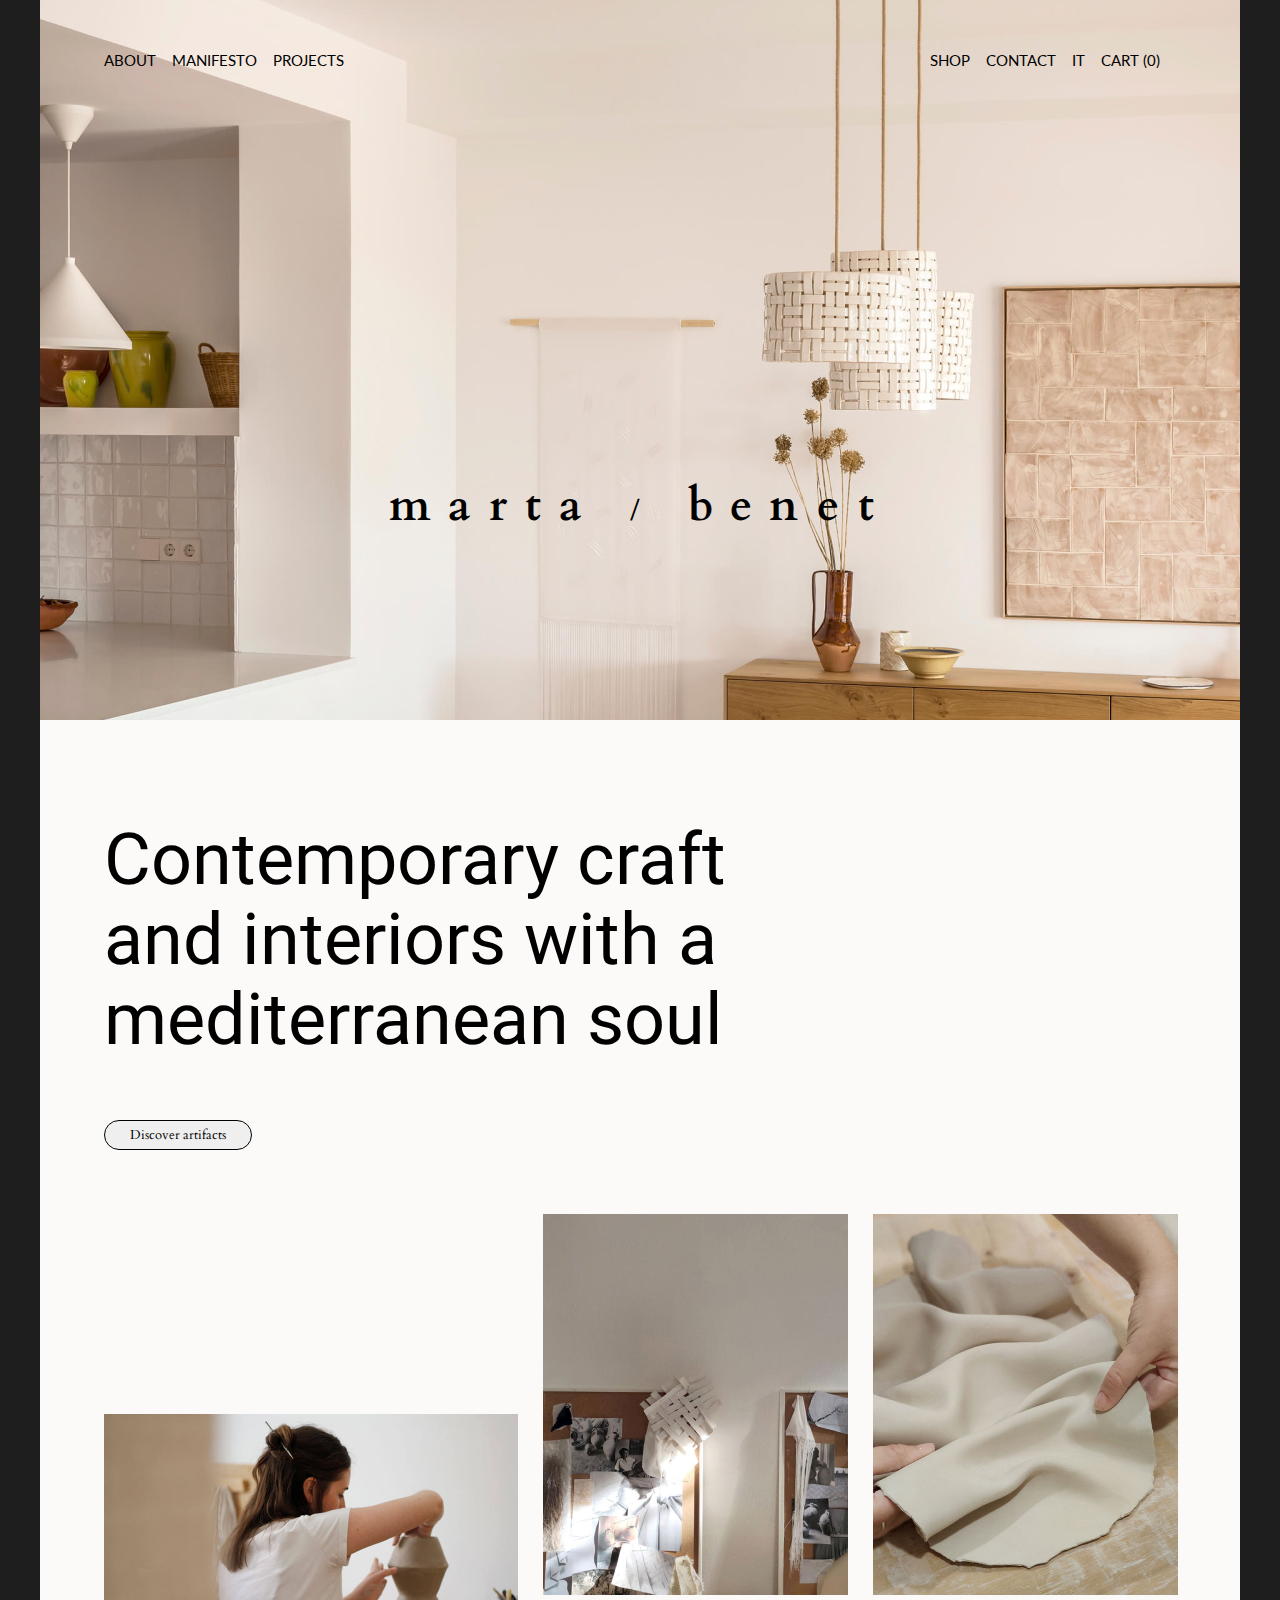
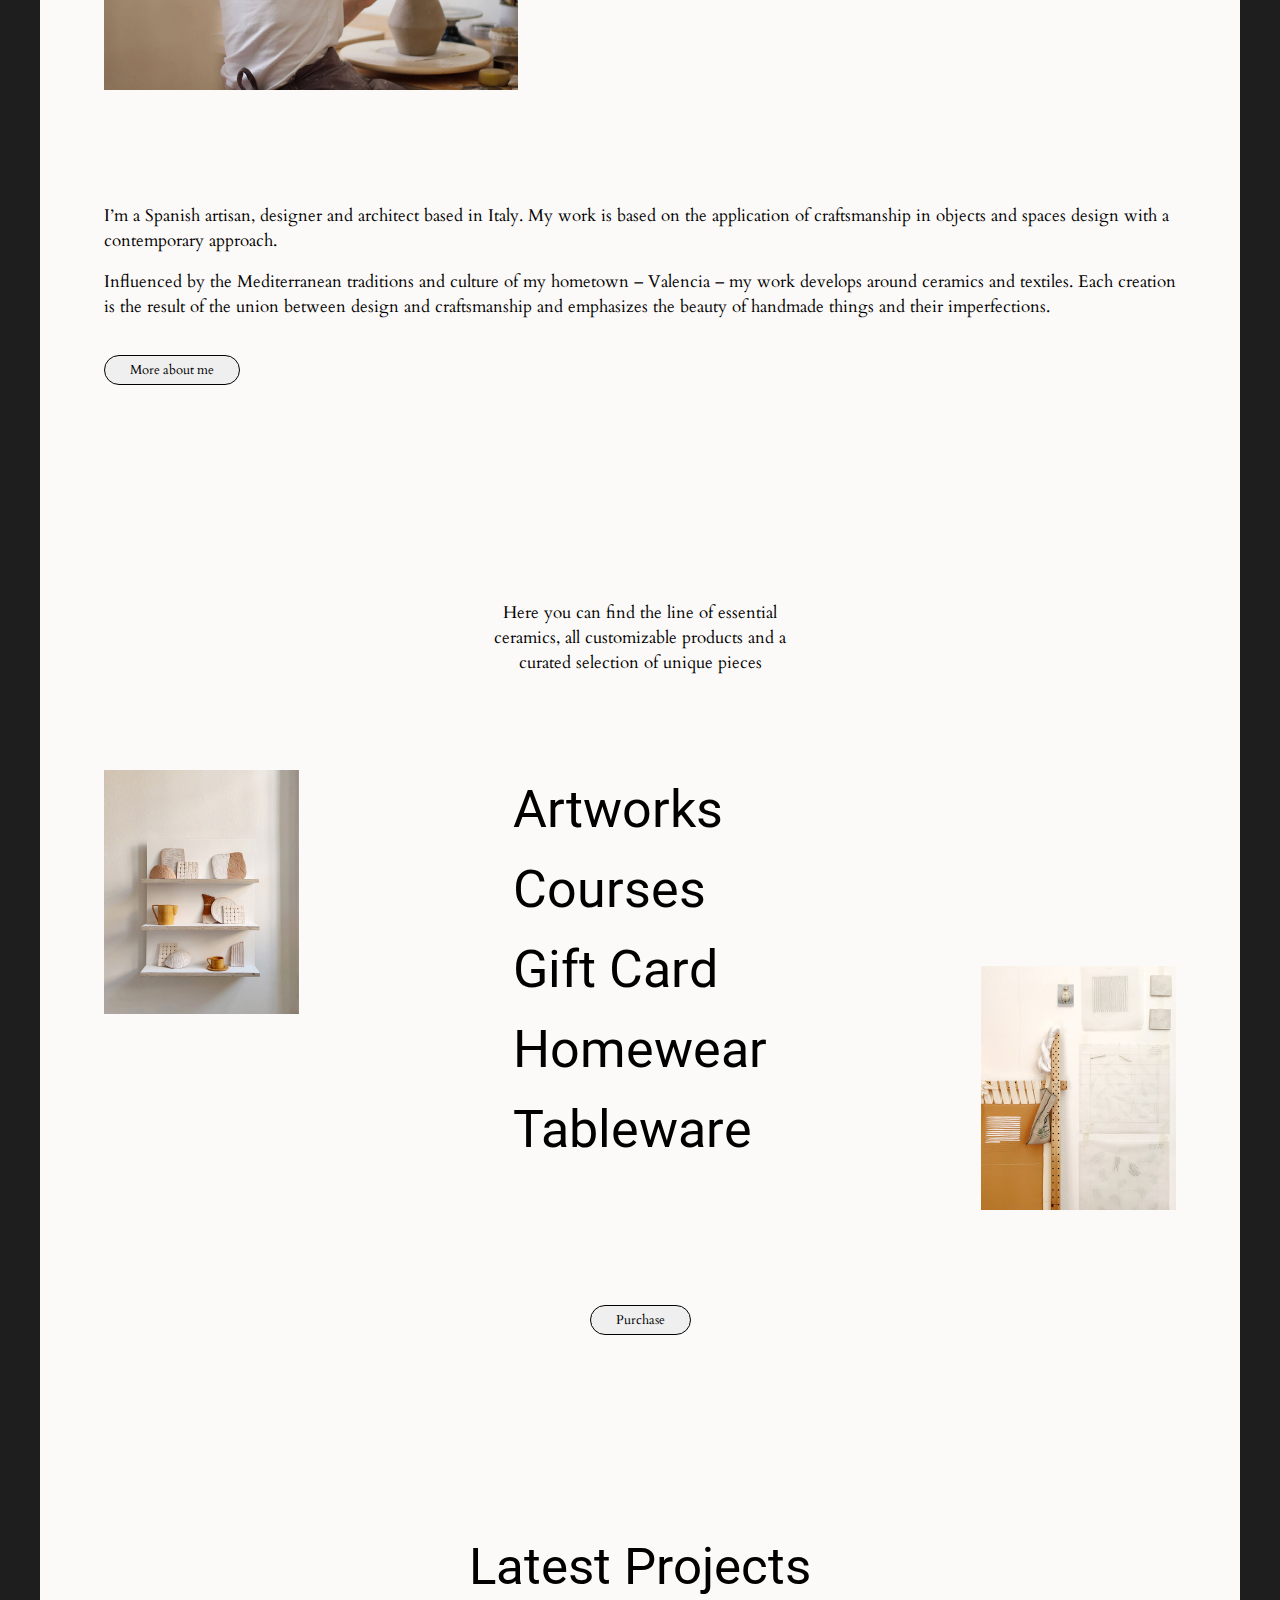
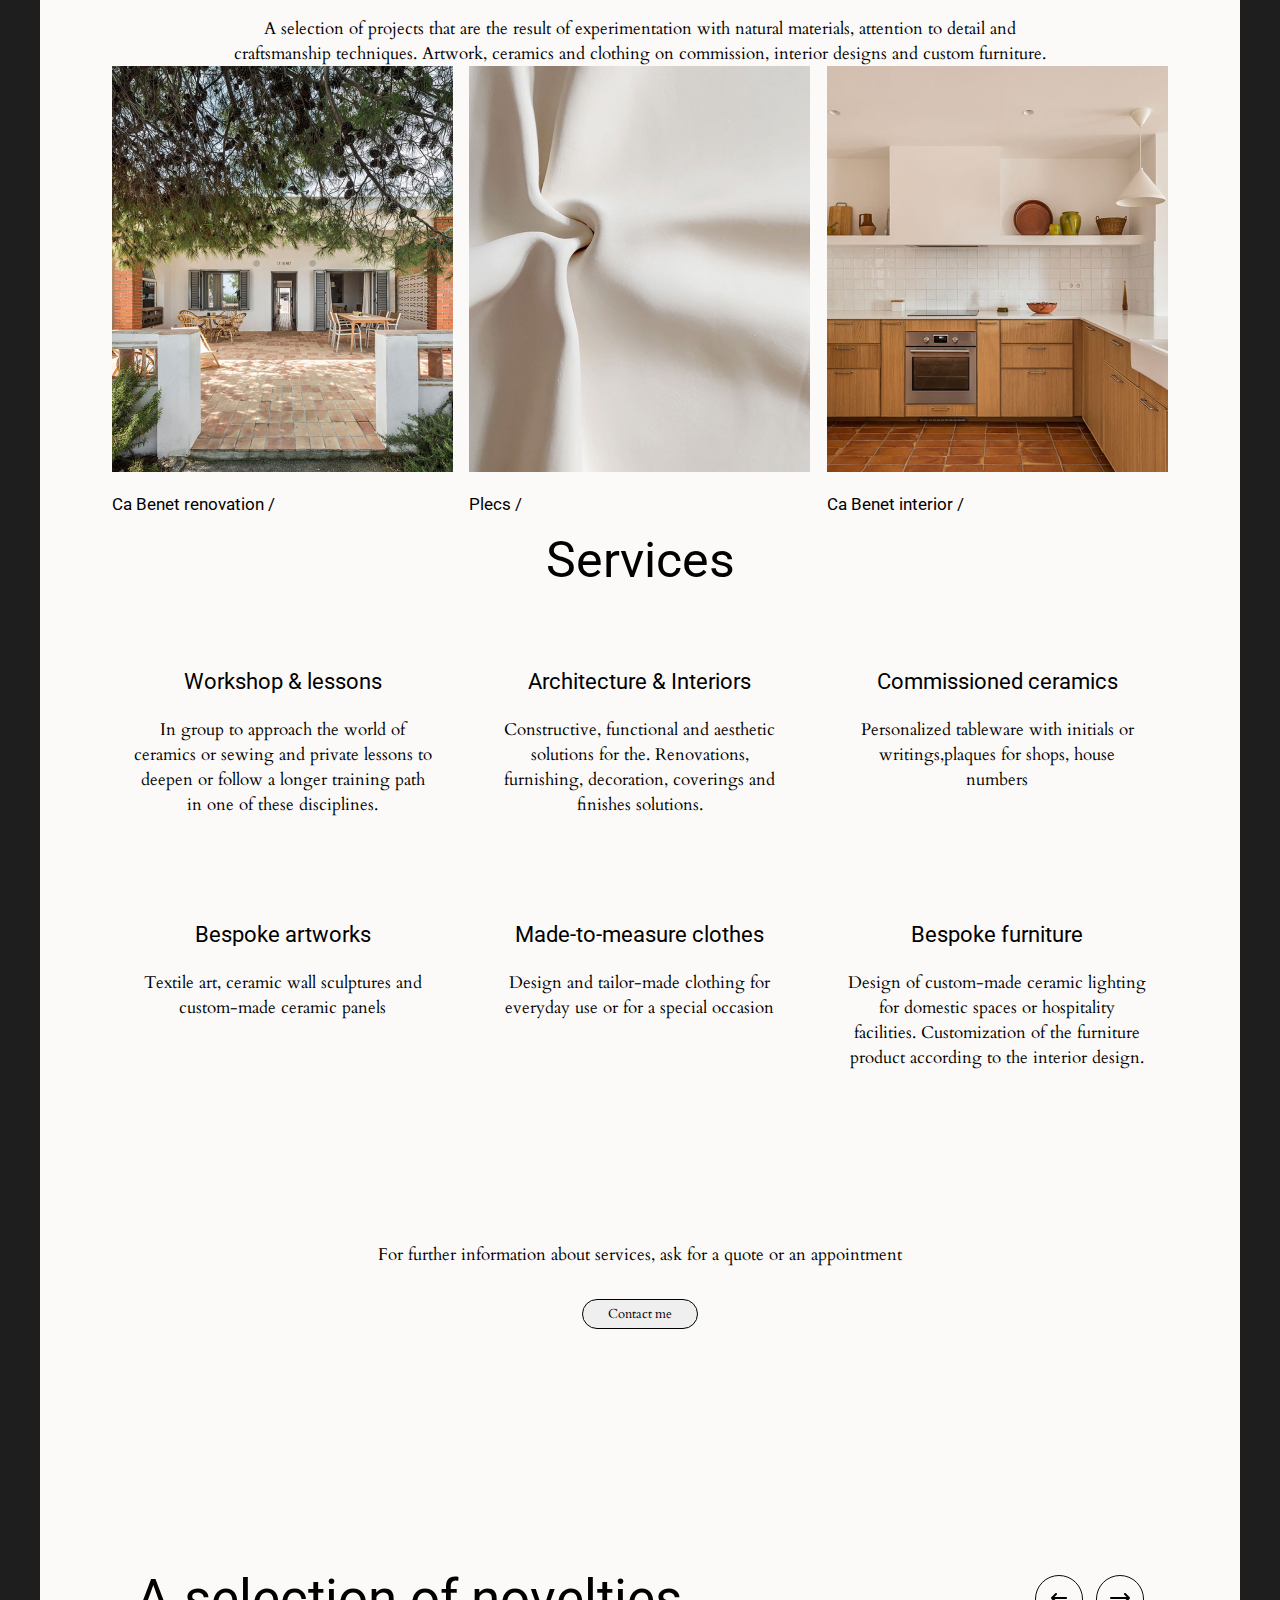
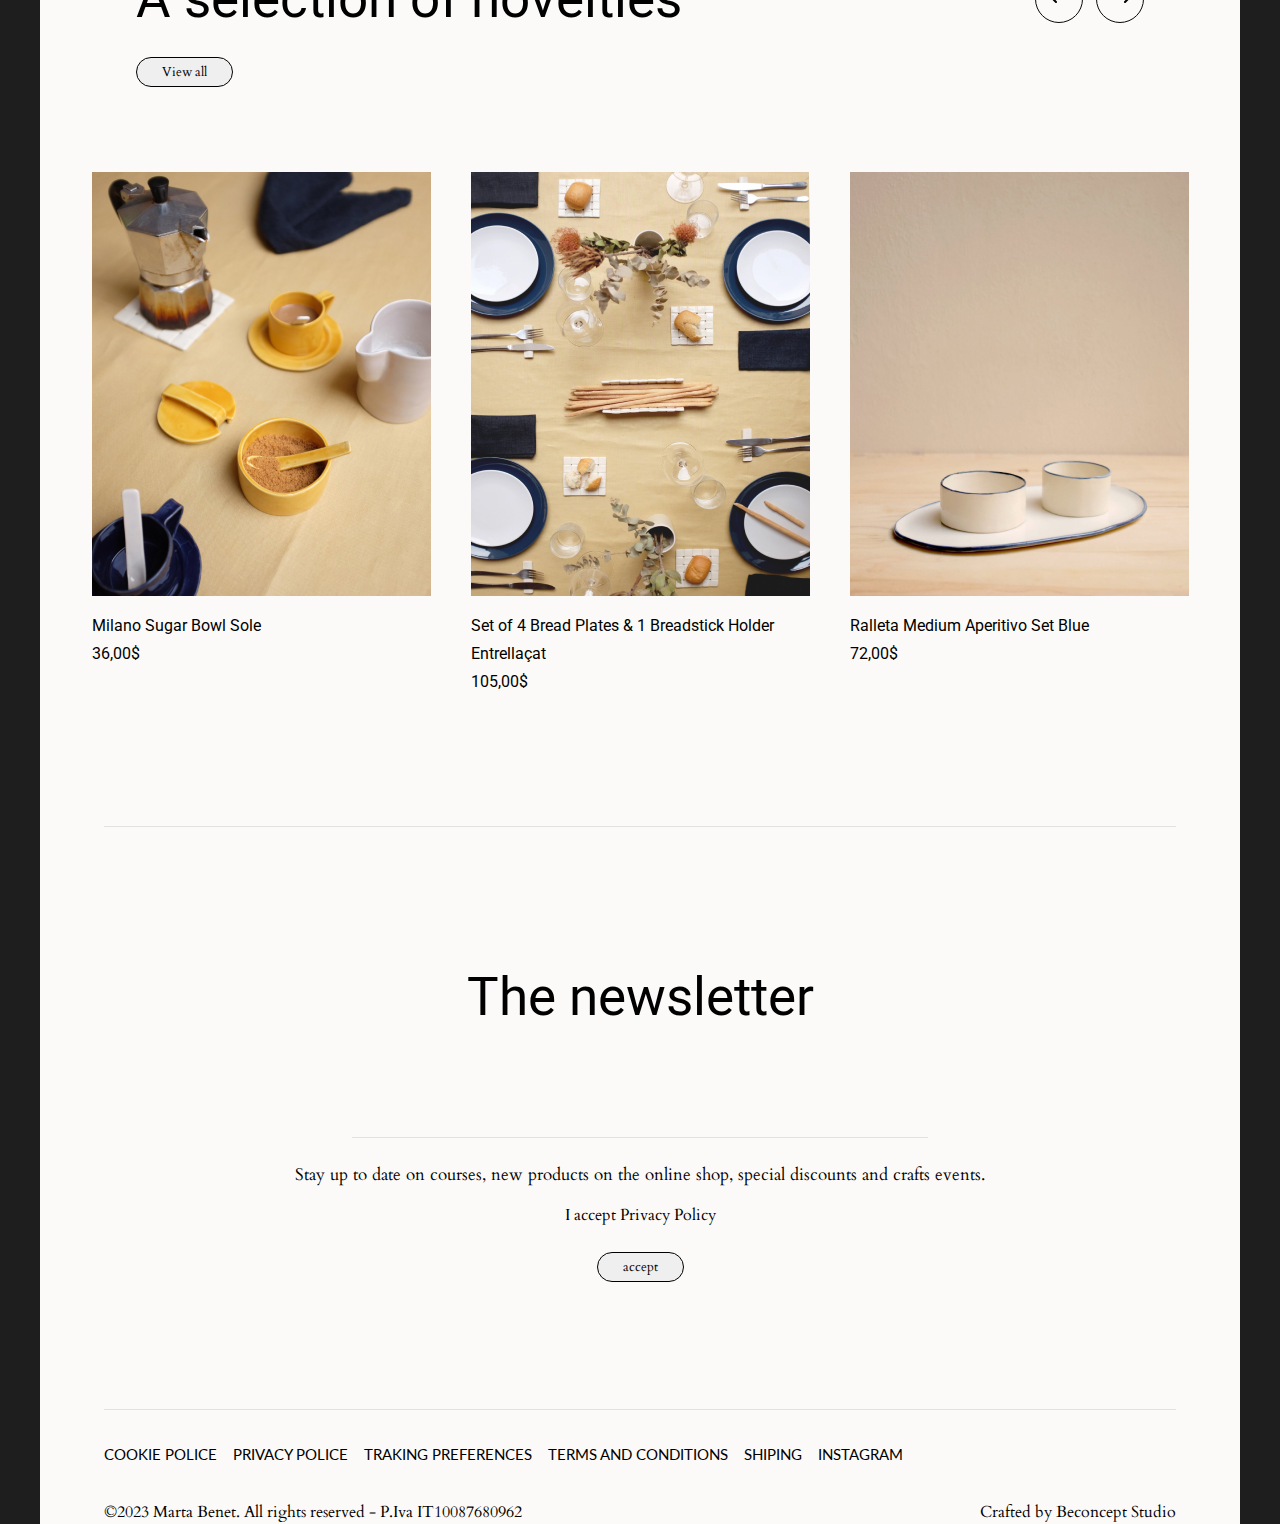
==== commit 5284b0b1: "new site" ====
--- a/index.html
+++ b/index.html
@@ -5,416 +5,258 @@
   <meta charset="UTF-8">
   <meta http-equiv="X-UA-Compatible" content="IE=edge">
   <meta name="viewport" content="width=device-width, initial-scale=1.0">
-  <link rel="stylesheet" href="css/fonts.css">
   <link rel="stylesheet" href="css/reset.css">
   <link rel="stylesheet" href="css/style.css">
-  <title>Createx</title>
+  <link href="https://fonts.googleapis.com/css2?family=Roboto&display=swap" rel="stylesheet">
+  <link href="https://fonts.googleapis.com/css2?family=Lato&display=swap" rel="stylesheet">
+  <link href="https://fonts.googleapis.com/css2?family=Cardo&display=swap" rel="stylesheet">
+  <title>marta/benet</title>
 </head>
 
 <body>
 
   <div class="wrapper">
-    <header class="header">
-      <div class="header__top">
-        <div class="container">
-          <div class="header__top-inner">
-            <a class="header__logo logo" href="#">
-              <img src="img/logos/main-logo.svg" alt="logo">
-            </a>
-            <div class="header__nav nav">
-              <ul class="header__nav-list">
-                <li class="header__nav-item">
-                  <a href="#" class="header__nav-link">About Us</a>
-                </li>
-                <li class="header__nav-item">
-                  <a href="#" class="header__nav-link">Courses</a>
-                </li>
-                <li class="header__nav-item">
-                  <a href="#" class="header__nav-link">Events</a>
-                </li>
-                <li class="header__nav-item">
-                  <a href="#" class="header__nav-link">Blog</a>
-                </li>
-                <li class="header__nav-item">
-                  <a href="#" class="header__nav-link">Contacts</a>
-                </li>
+    <div class="wrapper2">
+      <div class="header">
+        <div class="container">
+          <div class="main-menu">
+            <div class="menu">
+              <div class="left-menu">
+                <ul class="left-menu__element">
+                  <li><a class="left-menu__elements" href="#">ABOUT</a></li>
+                  <li><a class="left-menu__elements" href="#">MANIFESTO</a></li>
+                  <li><a class="left-menu__elements" href="#">PROJECTS</a></li>
+                </ul>
+              </div>
+              <div class="right-menu">
+                <ul class="right-menu__element">
+                  <li><a class="right-menu__elements" href="#">SHOP</a></li>
+                  <li><a class="right-menu__elements" href="#">CONTACT</a></li>
+                  <li><a class="right-menu__elements" href="#">IT</a></li>
+                  <li><a class="right-menu__elements" href="#">CART (0)</a></li>
+                </ul>
+              </div>
+            </div>
+            <div class="marta">
+              <p><strong>marta</strong> <span class="marta-benet">/</span> <strong>benet</strong></p>
+            </div>
+          </div>
+        </div>
+      </div>
+      <section class="craft">
+        <div class="container">
+          <div class="craft-top">
+            <h2 class="craft-top__paragraph">Contemporary craft and interiors with a mediterranean soul</h2>
+            <div class="craft-top__button">
+              <button class="button">Discover artifacts</button>
+            </div>
+          </div>
+          <div class="craft-mid">
+            <img class="craft-mid__img craft-mid__img1" src="./img/craft/craft1.jpg">
+            <img class="craft-mid__img" src="./img/craft/craft2.jpg">
+            <img class="craft-mid__img" src="./img/craft/craft3.jpg">
+          </div>
+          <div class="craft-bottom">
+            <div class="craft-bottom__paragraphs">
+              <p class="craft-bottom__paragraph">I’m a Spanish artisan, designer and architect based in Italy. My work
+                is
+                based on the application of craftsmanship in objects and spaces design with a contemporary approach.</p>
+              <p class="craft-bottom__paragraph">Influenced by the Mediterranean traditions and culture of my hometown –
+                Valencia – my work develops around ceramics and textiles. Each creation is the result of the union
+                between
+                design and craftsmanship and emphasizes the beauty of handmade things and their imperfections.</p>
+            </div>
+            <div class="craft-bottom__button">
+              <button class="button">More about me</button>
+            </div>
+          </div>
+        </div>
+      </section>
+      <section class="atworks">
+        <div class="container">
+          <div class="atworks-paragraph">
+            <p>Here you can find the line of essential ceramics, all customizable products and a curated selection of
+              unique pieces</p>
+          </div>
+          <div class="atworks-main">
+            <div class="atworks-main__img1">
+              <img src="./img/artworks/artworks1.jpg">
+            </div>
+            <div class="atworks-main_list">
+              <ul class="atworks-main_list-link">
+                <li><a href="#">Artworks</a></li>
+                <li><a href="#">Courses</a></li>
+                <li><a href="#">Gift Card</a></li>
+                <li><a href="#">Homewear</a></li>
+                <li><a href="#">Tableware</a></li>
               </ul>
             </div>
-            <div class="header__btn-box">
-              <a class="header__top-btn button" href="#">Get consultation</a>
-              <div class="header__user-nav">
-                <a class="header__user-btn" href="#">Log in</a>
-                /
-                <a class="header__user-btn" href="#">Register</a>
-              </div>
-            </div>
-          </div>
-        </div>
-      </div>
-      <div class="header__bottom">
-        <div class="container">
-          <div class="header__body-inner">
-            <div class="header__main">
-              <div class="header__content">
-                <a class="header__play" href="#">
-                  <svg width="52" height="52" viewBox="0 0 52 52" fill="none" xmlns="http://www.w3.org/2000/svg">
-                    <circle cx="26" cy="26" r="26" fill="#FF3F3A" />
-                    <path
-                      d="M32.5 25.134C33.1667 25.5189 33.1667 26.4811 32.5 26.866L23.5 32.0622C22.8333 32.4471 22 31.966 22 31.1962L22 20.8038C22 20.034 22.8333 19.5529 23.5 19.9378L32.5 25.134Z"
-                      fill="white" />
-                  </svg>
-                  Play showreel
-                </a>
-                <h1 class="header__titel">
-                  Enjoy studying with Createx Online Courses
-                </h1>
-                <div class="header__content-buttons">
-                  <a class="header__content-btn button button--empty" href="#"><span>About us</span></a>
-                  <a class="header__content-btn button" href="#">Explore courses</a>
-                </div>
-              </div>
-              <img class="header__img" src="/img/illustration/illustration.svg" alt="">
-            </div>
-            <ul class="header__row">
-              <li class="header__row-item">
-                <span>1200</span>Students graduated
-              </li>
-              <span></span>
-              <li class="header__row-item">
-                <span>84</span>Completed courses
-              </li>
-              <span></span>
-              <li class="header__row-item">
-                <span>16</span>Qualified tutors
-              </li>
-              <span></span>
-              <li class="header__row-item">
-                <span>5</span>Years of experience
-              </li>
-            </ul>
-          </div>
-        </div>
-      </div>
-    </header>
-    <main class="main">
-      <section class="about">
-        <div class="container">
-          <div class="about__inner">
-            <div class="about__createx">
-              <div class="about__createx-content">
-                <div class="about__heading heading">
-                  <p class="heading__subtitle">About us</p>
-                  <h2 class="heading__title">Createx Online School</h2>
-                </div>
-                <div class="about__text">
-                  <p class="about__paragraph about__paragraph--accent">Createx Online School is a leader in online
-                    studying. We have lots of courses and programs from the main market experts.</p>
-                  <p class="about__paragraph">We provide relevant approaches to online learning, internships and
-                    employment in the largest companies in the country. Our educational programs help you get a new
-                    specialty from scratch. During your studies, we will help you find a job. Check the courses and
-                    online events that we organise.</p>
-                </div>
-                <div class="about__btn-box">
-                  <a class="about__btn button button--empty" href="#"><span>Explore events</span></a>
-                  <a class="about__btn button" href="#">Browse courses</a>
-                </div>
-              </div>
-              <img class="about__img" src="/img/illustration/about-illustration.svg" alt="">
-            </div>
-            <div class="about__values">
-              <div class="about__img-box">
-                <img src="img/numbers-img.jpg" alt="">
-              </div>
-              <ul class="about__numbers">
-                <li class="about__number">
-                  <span>1200</span>students graduated
-                </li>
-                <li class="about__number">
-                  <span>84</span>completed courses
-                </li>
-                <li class="about__number">
-                  <span>16</span>qualified tutors
-                </li>
-                <li class="about__number">
-                  <span>5</span>years of experience
-                </li>
-              </ul>
-            </div>
-          </div>
-        </div>
-      </section>
-      <section class="teach">
-        <div class="container">
-          <div class="header-teach">
-            <p class="header-teach__paragraph">our main directions</p>
-            <h3 class="header-teach__header">What do we teach</h3>
-          </div>
-          <div>
-            <ul class="course-list"">
-            <li >
-            <button class=" course-list__buttons">All</button>
-              </li>
-              <li>
-                <button class="course-list__buttons">Marketing</button>
-              </li>
-              <li>
-                <button class="course-list__buttons">Management</button>
-              </li>
-              <li>
-                <button class="course-list__buttons">HR & Recruting</button>
-              </li>
-              <li>
-                <button class="course-list__buttons">Design</button>
-              </li>
-              <li>
-                <button class="course-list__buttons">Development</button>
-              </li>
-            </ul>
-          </div>
-          <div class="courses">
-            <div class="courses-one">
-              <div class="courses-one__photo">
-                <img src="/img/direcrions/1.jpg" alt="">
-              </div>
-              <div class="courses-one__discr">
-                <div class="courses-one__discr-name courses-one__discr-name1">
-                  <p>Marketing</p>
-                </div>
-                <div class="courses-one__discr-discr">
-                  <p>Odio posuere netus quisque faucibus lectus arcu donec. Eget dictum eu viverra faucibus. Viverra
-                    scelerisque consequat.</p>
-                </div>
-                <div class="courses-one__discr-link">
-                  <a href="#">Check courses<img class="corses-one__arrow" src="/img/icons/arrow-right.svg" alt=""></a>
-                </div>
-              </div>
-            </div>
-            <div class="courses-one">
-              <div class="courses-one__photo">
-                <img src="/img/direcrions/2.png" alt="">
-              </div>
-              <div class="courses-one__discr">
-                <div class="courses-one__discr-name courses-one__discr-name2">
-                  <p>Management</p>
-                </div>
-                <div class="courses-one__discr-discr">
-                  <p>Odio posuere netus quisque faucibus lectus arcu donec. Eget dictum eu viverra faucibus. Viverra
-                    scelerisque consequat.</p>
-                </div>
-                <div class="courses-one__discr-link">
-                  <a href="#">Check courses<img class="corses-one__arrow" src="/img/icons/arrow-right.svg" alt=""></a>
-                </div>
-              </div>
-            </div>
-            <div class="courses-one">
-              <div class="courses-one__photo">
-                <img src="/img/direcrions/3.jpg" alt="">
-              </div>
-              <div class="courses-one__discr">
-                <div class="courses-one__discr-name courses-one__discr-name3">
-                  <p>HR & Recruting</p>
-                </div>
-                <div class="courses-one__discr-discr">
-                  <p>Odio posuere netus quisque faucibus lectus arcu donec. Eget dictum eu viverra faucibus. Viverra
-                    scelerisque consequat.</p>
-                </div>
-                <div class="courses-one__discr-link">
-                  <a href="#">Check courses<img class="corses-one__arrow" src="/img/icons/arrow-right.svg" alt=""></a>
-                </div>
-              </div>
-            </div>
-            <div class="courses-one">
-              <div class="courses-one__photo">
-                <img src="/img/direcrions/4.jpg" alt="">
-              </div>
-              <div class="courses-one__discr">
-                <div class="courses-one__discr-name courses-one__discr-name4">
-                  <p>Design</p>
-                </div>
-                <div class="courses-one__discr-discr">
-                  <p>Odio posuere netus quisque faucibus lectus arcu donec. Eget dictum eu viverra faucibus. Viverra
-                    scelerisque consequat.</p>
-                </div>
-                <div class="courses-one__discr-link">
-                  <a href="#">Check courses<img class="corses-one__arrow" src="/img/icons/arrow-right.svg" alt=""></a>
-                </div>
-              </div>
-            </div>
-            <div class="courses-one">
-              <div class="courses-one__photo">
-                <img src="/img/direcrions/5.jpg" alt="">
-              </div>
-              <div class="courses-one__discr">
-                <div class="courses-one__discr-name courses-one__discr-name5">
-                  <p>Development</p>
-                </div>
-                <div class="courses-one__discr-discr">
-                  <p>Odio posuere netus quisque faucibus lectus arcu donec. Eget dictum eu viverra faucibus. Viverra
-                    scelerisque consequat.</p>
-                </div>
-                <div class="courses-one__discr-link">
-                  <a href="#">Check courses<img class="corses-one__arrow" src="/img/icons/arrow-right.svg" alt=""></a>
-                </div>
-              </div>
-            </div>
-            <div class="courses-last">
-              <div class="courses-last-info">
-                <p>New studying program coming soon...</p>
-              </div>
-            </div>
-          </div>
-        </div>
-      </section>
-      <section class="any-questions">
-        <div class="container">
-          <div class="questions">
-            <div class="questions-img">
-              <img src="/img/illustration/illustration4.svg">
-            </div>
-            <div class="questions-right">
-              <div class="questions-text">
-                <p class="questions-text__paragraph">Any questions?</p>
-                <h3 class="questions-text__header">Drop us a line</h3>
-              </div>
-              <div class="questions-info">
-                <div class="questions-info__text">
-                  <form class="questions-info-text">First Name*</form>
-                  <input class="questions-info-border" type="text" placeholder="Your first name">
-                </div>
-                <div class="questions-info__text questions-info__left">
-                  <form class="questions-info-text">Last Name*</form>
-                  <input class="questions-info-border" type="text" placeholder="Your last name">
-                </div>
-                <div class="questions-info__text">
-                  <form class="questions-info-text">Email*</form>
-                  <input class="questions-info-border" type="email" placeholder="Your working email">
-                </div>
-                <div class="questions-info__text questions-info__left">
-                  <form class="questions-info-text">Phone</form>
-                  <input class="questions-info-border" type="text" placeholder="Your phone number">
-                </div>
-                <div class="questions-info__text">
-                  <form class="questions-info-text">Message*</form>
-                  <textarea class="questions-info-border questions-info-message" type="text"
-                    placeholder="Your message"></textarea>
-                </div>
-              </div>
-              <div class="questions-bottom">
-                <div class="questions-bottom__agree">
-                  <input class="questions-bottom-default" type="checkbox" />
-                  <span class="questions-bottom-custom"></span>
-                  <p class="question-bottom__pragraph">I agree to receive communications from Createx Online School</p>
-                </div>
-                <button class="button">Send message</button>
-              </div>
-            </div>
-          </div>
-        </div>
-      </section>
-    </main>
-    <footer class="footer">
-      <div class="top-footer">
-        <div class="container">
-          <div class="top-footer-info">
-            <div class="top-footer-info-logo">
-              <div class="top-footer-info-logo__logo">
-                <a href="#"><img src="/img/logos/logo-bottom.svg"></a>
-              </div>
-              <div class="top-footer-info-logo__paragraph">
-                <p>Createx Online School is a leader in online studying. We have lots of courses and programs from the
-                  main market experts. We provide relevant approaches to online learning, internships and employment
-                  in the largest companies in the country. </p>
-              </div>
-              <div class="top-footer-info-logo__links"></div>
-              <ul class="top-footer-info-logo__links-social">
-                <li><a class="top-footer-info-logo__links-social-inst" href="#"><img src="/img/icons/Facebook.svg"></a>
-                </li>
-                <li><a class="top-footer-info-logo__links-social-inst" href="#"><img src="/img/icons/Twitter.svg"></a>
-                </li>
-                <li><a class="top-footer-info-logo__links-social-inst" href="#"><img src="/img/icons/YouTube.svg"></a>
-                </li>
-                <li><a class="top-footer-info-logo__links-social-inst" href="#"><img src="/img/icons/telegram.svg"></a>
-                </li>
-                <li><a class="top-footer-info-logo__links-social-inst" href="#"><img src="/img/icons/Instagram.svg"></a>
-                </li>
-                <li><a class="top-footer-info-logo__links-social-inst" href="#"><img src="/img/icons/Linked-In.svg"></a>
-                </li>
-              </ul>
-            </div>
-            <div class="top-footer-info__site-map">
-              <div class="top-footer-info__site-map-paragraph">
-                <p class="top-footer-info__site-map-paragraph-main">SITE MAP</p>
-              </div>
-              <div class="top-footer-info__site-map-links">
-                <ul class="top-footer-info__site-map-links-main">
-                  <li><a class="top-footer-info__site-map-links-bottom" href="#">About Us</a></li>
-                  <li><a class="top-footer-info__site-map-links-bottom" href="#">Courses</a></li>
-                  <li><a class="top-footer-info__site-map-links-bottom" href="#">Events</a></li>
-                  <li><a class="top-footer-info__site-map-links-bottom" href="#">Blog</a></li>
-                  <li><a class="top-footer-info__site-map-links-bottom" href="#">Contacts</a></li>
-                </ul>
-              </div>
-            </div>
-            <div class="top-footer-info__courses">
-              <div class="top-footer-info__courses-paragraph">
-                <p class="top-footer-info__courses-paragraph-main">COURSES</p>
-              </div>
-              <div class="top-footer-info__courses-links">
-                <ul class="top-footer-info__courses-links-main">
-                  <li><a class="top-footer-info__courses-links-bottom" href="#">Marketing</a></li>
-                  <li><a class="top-footer-info__courses-links-bottom" href="#">Management</a></li>
-                  <li><a class="top-footer-info__courses-links-bottom" href="#">HR & Recruting</a></li>
-                  <li><a class="top-footer-info__courses-links-bottom" href="#">Design</a></li>
-                  <li><a class="top-footer-info__courses-links-bottom" href="#">Development</a></li>
-                </ul>
-              </div>
-            </div>
-            <div class="top-footer-info__contact-us">
-              <div class="top-footer-info__contact-us-paragraph">
-                <p class="top-footer-info__contact-us-paragraph-main">CONTACT US</p>
-              </div>
-              <div class="top-footer-info__contact-us-links">
-                <ul class="top-footer-info__contact-us-links-main">
-                  <li><a class="top-footer-info__contact-us-links-bottom" href="#"><img
-                        src="/img/icons/iPhone.svg"><p class="iphone-margin">(405) 555-0128</p></a></li>
-                  <li><a class="top-footer-info__contact-us-links-bottom" href="#"><img
-                        src="/img/icons/Mail.svg"><p class="iphone-margin"> hello@createx.com</p></a></li>
-                </ul>
-              </div>
-            </div>
-            <div class="top-footer-info_sing-up">
-              <div class="top-footer-info__sing-up-paragraph">
-                <p class="top-footer-info__sing-up-paragraph-main">SIGN UP TO OUR NEWSLETTER</p>
-              </div>
-              <div class="top-footer-info_sing-up-email">
-                <input class="top-footer_email" type="email" placeholder="Email address">
-                <a href="#"><img class="img-arrow" src="img/icons/arrow-right-mni.svg"></a>
-              </div>
-              <div class="top-footer-info_sing-up-paragraph-bottom">
-                <p class="top-footer-info_sing-up-paragraph-bottom-bot">*Subscribe to our newsletter to receive
-                  communications and early updates from Createx SEO Agency.</p>
-              </div>
-            </div>
-          </div>
-        </div>
-      </div>
-        <div class="bottom-footer">
-          <div class="container">
-            <div class="botoom-footer__main">
-              <div class="bottom-footer__main-paragraph">
-                <p>© All rights reserved.Made with
-                  <img class="img-heart" src="/img/icons/Heart.svg">
-                  by Createx Studio
-                </p>
-              </div>
-              <a href="#">GO TO TOP</a>
-            </div>
-          </div>
-    </footer>
+            <div class="atworks-main__img2">
+              <img src="./img/artworks/artworks2.jpg">
+            </div>
+          </div>
+          <div class="atworks-button">
+            <button class="button">Purchase</button>
+          </div>
+        </div>
+      </section>
+      <section class="projects">
+        <div class="container">
+          <div class="projects-header">
+            <h2 class="projects-header-main">Latest Projects</h2>
+          </div>
+          <div class="projects-paragraph">
+            <p>A selection of projects that are the result of experimentation with natural materials, attention to
+              detail and craftsmanship techniques. Artwork, ceramics and clothing on commission, interior designs and
+              custom furniture.</p>
+          </div>
+          <div class="projects-img">
+            <div>
+              <img src="./img/projects/projects1.jpg">
+              <p class="projects-img__paragraph">Ca Benet renovation /</p>
+            </div>
+            <div>
+              <img src="./img/projects/projects2.jpg">
+              <p class="projects-img__paragraph">Plecs /</p>
+            </div>
+            <div>
+              <img src="./img/projects/projects3.jpg">
+              <p class="projects-img__paragraph">Ca Benet interior /</p>
+            </div>
+          </div>
+        </div>
+      </section>
+      <section class="services">
+        <div class="container">
+          <div class="services-main">
+          <div class="services-header">
+            <h2>Services</h2>
+          </div>
+          <div class="services-tables">
+            <div class="services-table">
+              <div class="services-table__header">
+                <p class="services-table__header-main">Workshop & lessons</p>
+              </div>
+              <div class="services-table__description">
+                <p class="services-table__description-main">In group to approach the world of ceramics or sewing and private lessons to deepen or follow a longer training path in one of these disciplines.</p>
+              </div>
+            </div>
+            <div class="services-table">
+              <div class="services-table__header">
+                <p class="services-table__header-main">Architecture & Interiors</p>
+              </div>
+              <div class="services-table__description">
+                <p class="services-table__description-main">Constructive, functional and aesthetic solutions for the. Renovations, furnishing, decoration, coverings and finishes solutions.</p>
+              </div>
+            </div>
+            <div class="services-table">
+              <div class="services-table__header">
+                <p class="services-table__header-main">Commissioned ceramics</p>
+              </div>
+              <div class="services-table__description">
+                <p class="services-table__description-main">Personalized tableware with initials or writings,plaques for shops, house numbers</p>
+              </div>
+            </div>
+            <div class="services-table">
+              <div class="services-table__header">
+                <p class="services-table__header-main">Bespoke artworks</p>
+              </div>
+              <div class="services-table__description">
+                <p class="services-table__description-main">Textile art, ceramic wall sculptures and custom-made ceramic panels</p>
+              </div>
+            </div>
+            <div class="services-table">
+              <div class="services-table__header">
+                <p class="services-table__header-main">Made-to-measure clothes</p>
+              </div>
+              <div class="services-table__description">
+                <p class="services-table__description-main">Design and tailor-made clothing for everyday use or for a special occasion</p>
+              </div>
+            </div>
+            <div class="services-table">
+              <div class="services-table__header">
+                <p class="services-table__header-main">Bespoke furniture</p>
+              </div>
+              <div class="services-table__description">
+                <p class="services-table__description-main">Design of custom-made ceramic lighting for domestic spaces or hospitality facilities. Customization of the furniture product according to the interior design.</p>
+              </div>
+            </div>
+          </div>
+          <div class="services-bottom-paragraph">
+            <p>For further information about services, ask for a quote or an appointment</p>
+          </div>
+          <div class="services-bottom-button">
+            <button class="button">Contact me</button>
+          </div>
+        </div>
+        </div>
+      </section>
+      <section class="page-6">
+        <div class="container">
+          <div class="selection">
+            <div class="selection-main">
+              <h2 class="selection-main__header">A selection of novelties</h2>
+              <div>
+              <button class="selection-main__header-button"><img class="header-button-img" src="./img/arrow-left.svg"></button>
+              <button class="selection-main__header-button"><img class="header-button-img" src="./img/arrow-right.svg"></button>
+            </div>
+            </div>
+            <div class="selection-button">
+              <button class="button">View all</button>
+            </div>
+            <div class="selection-img">
+              <div class="selection-img-element">
+                <img src="./img/selection/selection1.jpg">
+                <p class="selection-img-element__paragraph">Milano Sugar Bowl Sole</p>
+                <p class="selection-img-element__price">36,00$</p>
+              </div>
+              <div class="selection-img-element">
+                <img src="./img/selection/selection2.jpg">
+                <p class="selection-img-element__paragraph">Set of 4 Bread Plates & 1 Breadstick Holder Entrellaçat</p>
+                <p class="selection-img-element__price">105,00$</p>
+              </div>
+              <div class="selection-img-element">
+                <img src="./img/selection/selection3.jpg">
+                <p class="selection-img-element__paragraph">Ralleta Medium Aperitivo Set Blue</p>
+                <p class="selection-img-element__price">72,00$</p>
+              </div>
+            </div>
+          </div>
+        </div>
+      </section>
+      <section class="page-7">
+        <div class="container">
+          <hr class="hr hr-top">
+          <h2 class="newsletter-header">The newsletter</h2>
+          <hr class="hr hr-mid">
+          <div class="newsletter-elements">
+            <p class="newsletter-elements__paragraph-top">Stay up to date on courses, new products on the online shop, special discounts and crafts events.</p>
+            <p class="newsletter-elements__paragraph-bot">I accept Privacy Policy</p>
+            <button class="button">accept</button>
+          </div>
+          <hr class="hr hr-bot">
+        </div>
+      </section>
+      <footer class="footer">
+        <div class="container">
+            <div>
+              <ul class="footer-links">
+                <li class="footer-links__element"><a href="#">COOKIE POLICE</a></li>
+                <li class="footer-links__element"><a href="#">PRIVACY POLICE</a></li>
+                <li class="footer-links__element"><a href="#">TRAKING PREFERENCES</a></li>
+                <li class="footer-links__element"><a href="#">TERMS AND CONDITIONS</a></li>
+                <li class="footer-links__element"><a href="#">SHIPING</a></li>
+                <li class="footer-links__element"><a href="#">INSTAGRAM</a></li>
+            </div>
+            <div class="footer-paragraphs">
+              <p>©2023 Marta Benet. All rights reserved - P.Iva IT10087680962</p>
+              <p>Crafted by Beconcept Studio</p>
+            </div>
+        </div>
+      </footer>
+    </div>
   </div>
 
 </body>
 
-<script src="js/main.js"></script>
-
 </html>--- a/css/style.css
+++ b/css/style.css
@@ -1,596 +1,304 @@
 html, body{
-  font-family: Lato, sans-serif;
-  color: #424551;
+  font-family: 'Cardo';
   line-height: 160%;
-}
-
+  font-size: 17px;
+  line-height: 25px;
+  color: #000000;
+}
 .wrapper{
   min-width: 100%;
   width: 100%;
   overflow: hidden;
-}
-.container{
-  max-width: 1260px;
-  padding: 0 15px;
+  background-color:   #1E1E1E;
+}
+.wrapper2{
+  background: #FCFAF8;
+  max-width: 1200px;
+  padding: 0px;
   margin: 0 auto;
   height: 100%;
-}
-
+
+}
+.container{
+  max-width: 1200px;
+  padding: 0px;
+  margin: 0 auto;
+  height: 100%;
+}
 .button{
-  display: inline-block;
-  letter-spacing: 0.5px;
-  line-height: 52px;
-  font-weight: 700;
-  padding: 0 40px;
-  color: #fff;
-  border-radius: 4px;
-  background: linear-gradient(55.95deg, #FF3F3A 0%, #F75E05 100%);
-  white-space: nowrap;
-  transition: all 0.5s;
-}
-
-.button:hover{
-  transform: scale(1.05);
-}
-
-.button--empty{
-  background-image: none; 
-  border-left: 2px solid #FF3F3A ;
-  border-right: 2px solid #F75E05;
-  background-image: -webkit-linear-gradient(left, #FF3F3A, #F75E05), -webkit-linear-gradient(left, #FF3F3A, #F75E05);
-  background-image: linear-gradient(left, #FF3F3A, #F75E05), linear-gradient(left, #FF3F3A, #F75E05);
-  background-size: 100% 2px;
-  background-position: 0 100%, 0 0;
-  background-repeat: no-repeat;
-  background-clip: border-box;
-}
-
-.button--empty span{
-  background: linear-gradient(55.95deg, #FF3F3A 0%, #F75E05 100%);
-  -webkit-background-clip: text;
-  -webkit-text-fill-color: transparent;
-}
-
-.heading {
-  color: #1E212C;
-}
-.heading__subtitle {
-  line-height: 150%;
-  margin-bottom: 8px;
-  letter-spacing: 1px;
-  text-transform: uppercase;
-  font-weight: 700;
-}
-.heading__title {
-  font-weight: 900;
-font-size: 46px;
-line-height: 130%;
-}
-
-/* ....................................................................... */
-
-.header {
-  font-weight: 700;
-  background: url("../img/decor/1.svg") 50% 20%/ cover no-repeat,linear-gradient(55.95deg, rgba(255, 63, 58, 0.2) 0%, rgba(247, 94, 5, 0.2) 100%);
-  height: 100;
-  display: flex;
-  flex-direction: column;
-}
-.header__top-inner {
+  border: 1px solid #000000;
+  border-radius: 9999px;
+  padding: 5px 25px;
+}
+
+/* ..................................................................... */
+
+
+.main-menu{
+  background: url("../img/main-img.jpg");
+  width: 1200px;
+  height: 720px;
+}
+.menu{
+
+  display: flex;
+  justify-content: space-between;
+}
+.left-menu, .right-menu{
+  margin-top: 48px;
+  font-family: 'Lato';
+  font-size: 15px;
+}
+.left-menu__element, .right-menu__element{
+  display: inline-flex;
+}
+.left-menu__elements, .right-menu__elements{
+  margin-right: 16px;
+}
+.left-menu__element{
+  margin-left: 64px;
+}
+.right-menu__element{
+  margin-right: 64px;
+}
+.marta{
+  margin-top: 420px;
+  text-align: center;
+  font-size: 45px;
+  font-family: 'Cardo';
+  letter-spacing: 18px;
+}
+.marta-benet{
+  font-size: 30px;
+}
+/* .................................................................. */
+
+.craft-top {
+  margin-top: 100px;
+}
+.craft-top__paragraph {
+  margin-left: 64px;
+  font-size: 72px;
+line-height: 80px;
+font-family: 'Roboto';
+width: 740px;
+}
+.craft-top__button {
+  margin: 60px 0 0 64px;
+}
+.craft-mid {
+  margin: 64px 60px 113px 64px;
+}
+.craft-mid__img{
+  margin-left: 20px;
+}
+.craft-mid__img:first-child{
+  margin-left: 0px;
+}
+.craft-mid__img1{
+  margin-top: 200px;
+}
+.craft-bottom {
+  margin: 0 64px;
+}
+.craft-bottom__paragraph {
+  margin-top: 16px;
+}
+.craft-bottom__paragraph:first-child {
+  margin-top: 0;
+}
+.craft-bottom__button {
+  margin-top: 36px;
+}
+.atworks {
+  margin: 215px 64px 192px 64px;
+}
+.atworks-paragraph {
+  width: 320px;
+  text-align: center;
+  margin: auto;
+  
+}
+.atworks-main {
+  margin: 95px 0;
+  display: flex;
+  justify-content: space-between;
+}
+.atworks-main__img2 {
+  margin-top: 196px;
+}
+.atworks-main_list-link {
+  font-size: 52px;
+line-height: 80px;
+font-family: 'Roboto';
+}
+.atworks-button{
+  text-align: center;
+  margin: auto;
+}
+.projects {
+  margin: 0 64px;
+}
+.projects-header {
+  font-family: 'Roboto';
+  font-size: 51px;
+  line-height: 80px;
+  text-align: center;
+  margin: auto;
+  margin-bottom: 9px;
+}
+.projects-paragraph {
+  text-align: center;
+  margin: auto;
+  width: 850px;
+}
+.projects-img {
+  display: flex;
+  justify-content: space-around;
+}
+.projects-img__paragraph{
+  margin-top: 16px;
+  font-family: 'Roboto';
+  line-height: 32px;
+}
+.services-main{
+  margin: 0 64px;
+}
+.services-header {
+  font-size: 50px;
+  line-height: 80px;
+  font-family: 'Roboto';
+  text-align: center;
+  margin-bottom: 64px;
+
+}
+.services-tables {
+  display: grid;
+  grid-template-columns: 300px 300px 300px;
+  flex-wrap: wrap;
+  justify-content: space-around;
+  grid-row-gap: 100px;
+}
+.services-table__header {
+  margin-bottom: 17px;
+}
+.services-table__header-main {
+  font-family: 'Roboto';
+  font-size: 22px;
+line-height: 36px;
+text-align: center;
+}
+.services-table__description-main {
+  text-align: center;
+}
+.services-bottom-paragraph{
+  margin-top: 172px;
+  text-align: center;
+}
+.services-bottom-button{
+  margin-top: 32px;
+  text-align: center;
+}
+.selection {
+  margin-top: 230px;
+}
+.selection-main {
+  margin: 0 96px;
   display: flex;
   justify-content: space-between;
   align-items: center;
-  padding: 20px 0;
-}
-.header__logo {
-  margin-right: 60px;
-}
-.header__nav {
-  margin-right: auto; 
-
-}
-.header__nav-list {
-  display: flex;
-}
-.header__nav-item {
-  margin-right: 40px;
-}
-.header__nav-item:last-child{
+}
+.selection-main__header {
+  font-family: 'Roboto';
+  font-size: 53px;
+line-height: 80px;
+}
+
+.selection-main__header-button {
+  border: 1px solid #0B0805;
+  border-radius: 9999px;
+  background: #FCFAF8;
+  width: 48px;
+  height: 48px;
+  margin-right: 8px;
+}
+.header-button-img{
+  margin-top: 3px;
+}
+.selection-main__header-button:last-child {
   margin-right: 0;
 }
-.header__nav-link {
-  white-space: nowrap;
-  line-height: 1.6;
-  transition: all 0.3s;
-}
-.header__nav-link:hover{
-  color: #FF3F3A;
-}
-.header__btn-box {
-  display: flex;
-  align-items: center;
-}
-.header__top-btn {
-  margin-right: 36px;
-}
-.header__user-nav{
-  position: relative; 
-  padding-left: 28px;
-  white-space: nowrap;
-}
-.header__user-nav:before {
-  content: "";
-  display: block;
-  position: absolute;
-  top: 3px;
-  left: 0;
-  background: url("../img/icons/Profile.svg") no-repeat;
-  width: 20px;
-  height: 20px;
-}
-.header__user-btn {
-  white-space: nowrap;
-  line-height: 1.6;
-  transition: all 0.3s;
-}
-.header__user-btn:hover{
-color: #FF3F3A;
-}
-
-/* ..................................................................... */
-
-.header__bottom {
-  flex-grow: 1;
-}
-.header__body-inner {
-  display: flex;
-  flex-direction: column;
-}
-.header__main {
-  display: flex;
-  justify-content: space-between;
-  align-items: center;
-  color: #1E212C;
-  margin: auto 0;
-}
-.header__content {
-  margin-right: 30px;
-  margin-bottom: 120px;
-}
-.header__play {
-  display: inline-flex;
-  align-items: center;
-  margin-bottom: 24px;
-}
-.header__play svg{
-  margin-right: 16px;
-  border-radius: 50%;
-  transition: all 0.3s;
-}
-.header__play:hover svg{
-  box-shadow: 0 0 0 16px rgba(255, 63, 58, 0.12);
-}
-.header__titel {
-  font-weight: 900;
-  font-size: 64px;
-  line-height: 130%;
-  letter-spacing: 1px;
-  max-width: 600px;
-  margin-bottom: 60px;
-}
-.header__content-buttons {
-  display: flex;
-}
-.header__content-btn {
-  margin-right: 24px;
-}
-  .header__content-btn:last-child {
-    margin-right: 0px;
-}
-.header__img {
-  position: relative;
-  left: 47px;
-  margin-bottom: 189px;
-}
-/* .................................................................... */
-.header__row {
-  display: flex;
-  justify-content: space-between;
-  align-items: center;
-  color: #1E212C;
-  margin-bottom: 80px;
-}
-.header__row>span {
-  background: #FF3F3A;
-  width: 8px;
-  height: 8px;
-  border-radius: 50%;
-  margin: 0 15px;
-}
-.header__row-item {
-  display: flex;
-  align-items: center;
-}
-.header__row-item span{
-  font-weight: 900;
-  font-size: 46px;
-  line-height: 130%;
-  vertical-align: middle;
-  margin-right: 12px;
-}
-
-/* .................................................................. */
-
-.about {
-  padding: 180px 0 160px;
-}
-.about__createx {
-  display: flex;
-  align-items: flex-end;
-  justify-content: space-between;
-  margin-bottom: 180px;
-  position: relative;
-}
-.about__createx::before{
-  content: "";
-  position: absolute;
-  top: -80px;
-  right: -140px;
-  background: url("../img/decor/shapes1.svg") ;
-  width: 100px;
-  height: 85px;
-}
-.about__createx-content {
-  max-width: 600px;
-  margin-right: 30px;
-}
-.about__heading {
-  margin-bottom: 48px;
-}
-.about__text{
-  margin-bottom: 60px;
-}
-.about__paragraph {
-  margin-bottom: 24px;
-}
-.about__paragraph:last-child {
-  margin-bottom: 0;
-}
-.about__paragraph--accent{
-  font-weight: 700;
-  font-size: 20px;
-  line-height: 150%;
-  color: #1E212C;
-}
-.about__btn-box {
-  display: flex;
-}
-.about__btn {
-  margin-right: 24px;
-}
-.about__btn:last-child {
+.selection-button {
+  margin: 18px 0 0 96px;
+}
+.selection-img {
+  display: flex;
+  width: 339px;
+  margin: 85px 52px 0 52px;
+  font-family: 'Roboto';
+  font-size: 16px;
+line-height: 28px;
+}
+.selection-img-element {
+  margin-right: 40px ;
+}
+.selection-img-element:last-child {
   margin-right: 0 ;
 }
-.about__values {
-  display: flex;
-  justify-content: space-between;
-}
-.about__img-box img{
-  width: 100%;
-  height: 100%;
-  object-fit: cover;
-}
-.about__numbers{
-  margin-left: 30px;
-  align-self: center;
-}
-.about__number {
-  display: flex;
-  align-items: center;
-  margin-bottom: 20px;
-}
-.about__number:last-child{
-  margin-bottom: 0;
-}
-.about__number span{
-  font-weight: 900;
-font-size: 48px;
-line-height: 130%;
-letter-spacing: 1px;
-color: #FF3F3A;
+.selection-img-element__paragraph{
+  margin-top: 16px;
+}
+.hr{
+  background: rgba(11, 8, 5, 0.1);
+  height: 1px;
+}
+.hr-top {
+  margin: 130px 64px;
+}
+.newsletter-header{
+  font-size: 53px;
+line-height: 80px;
+font-family: 'Roboto';
+text-align: center;
+}
+.hr-mid {
+  margin: 100px 312px 24px 312px;
+}
+.newsletter-elements {
+text-align: center;
+}
+.newsletter-elements__paragraph-top {
+margin-bottom: 16px;
+}
+.newsletter-elements__paragraph-bot {
+  font-size: 16px;
+line-height: 24px;
+margin-bottom: 25px;
+}
+.hr-bot {
+  margin: 127px 64px 32px 64px;
+}
+/* ....................................................................... */
+.footer{
+  margin: 0 64px;
+}
+.footer-links {
+  display: flex;
+  
+}
+.footer-links__element {
+  font-family: 'Lato';
+  font-size: 15px;
+line-height: 24px;
 margin-right: 16px;
 }
-/* .................................................................. */
-
-.header-teach{
-  color: #1E212C;
-}
-.header-teach__paragraph{
-  line-height: 150%;
-  font-weight: 700;
-  letter-spacing: 1px;
-  text-transform: uppercase;
-  text-align: center;
-  margin-bottom: 8px;
-}
-.header-teach__header{
-font-weight: 900;
-font-size: 46px;
-line-height: 130%;
-text-align: center;
-}
-.course-list{
-  display: flex;
-  margin-top: 88px;
-  margin-bottom: 56px;
-}
-.course-list__buttons{
-  margin-right: 45px;
-  padding: 1px 8px;
-  border: 1px solid #9A9CA5;
-  border-radius: 4px;
-  color: #9A9CA5;
-}
-.course-list__buttons:last-child{
-  margin-right: 45px;
-}
-.course-list__buttons:hover{
-  background: linear-gradient(55.95deg, #FF3F3A 0%, #F75E05 100%);
-  color: white;
-}
-.courses{
-  display: flex;
-  flex-wrap: wrap;
-  justify-content:space-around;
-}
-.courses-one{
-  width: 390px;
-  height: 420px;
-  border: 1px solid #E5E8ED;
-  border-radius: 4px;
-  background: #FFFFFF;
-  margin-bottom: 30px;
-}
-.courses-one__discr{
-  margin: 24px 24px;
-}
-.courses-one__discr-name{
-  border-radius: 4px;
-  padding: 1px 8px;
-  display: inline-block;
-}
-.courses-one__discr-name1{
-  background: #03CEA4;
-}
-.courses-one__discr-name2{
-  background: #5A87FC;
-}
-.courses-one__discr-name3{
-  background: #F89828;
-}
-.courses-one__discr-name4{
-  background: #F52F6E;
-}
-.courses-one__discr-name5{
-  background: #7772F1;
-}
-.courses-one__discr-discr{
-  margin: 20px 0 20px 0 ;
-}
-.courses-one__discr-link{
-  font-weight: 700;
-}
-.corses-one__arrow{
-  margin-left: 8px;
-}
-.courses-last{
-  width: 390px;
-  height: 420px;
-  background: #F4F5F7;
-  border-radius: 4px;
-  margin-bottom: 30px;
-}
-.courses-last-info{
-  font-weight: 700;
-  font-size: 20px;
-  line-height: 150%;
-  color: #424551;
-  text-align: center;
-  margin: 180px 0 180px 0 ;
-}
-/* ...................................................................... */
-
-.any-questions{
-  margin-top: 180px;
-}
-.questions{
-  display: flex;
-}
-.questions-right{
-  margin-left: 88px;
-  width: 100%;
-  margin-bottom: 180px;
-}
-.questions-text{
-  margin-bottom: 40px;
-  color: #1E212C;
-}
-.questions-text__paragraph{
-  line-height: 150%;
-  font-weight: 700;
-  letter-spacing: 1px;
-  margin-bottom: 8px;
-}
-.questions-text__header{
-  font-weight: 900;
-  font-size: 46px;
-  line-height: 130%;
-  margin-bottom: 40px;
-}
-.questions-img{
-  margin-top: 80px;
-}
-.questions-info{
-  display: flex;
-  flex-wrap: wrap;
-}
-.questions-info__text{
-  margin-bottom: 24px;
-}
-.questions-info__text:last-child{
-  margin-bottom: 0;
-}
-.questions-info-text{
-  margin-bottom: 8px;
-}
-.questions-info__left{
-  margin-left: 24px;
-}
-.questions-info-border{
-  border: 1px solid #D7DADD;
-  border-radius: 4px;
-  width: 340px;
-  height: 52px;
-}
-.questions-info-message{
-  width: 703px;
-  height: 162px;
-  resize: none;
-}
-.questions-bottom{
-  margin-top: 48px;
-  display: flex;
-  justify-content: space-around;
-}
-.question-bottom__pragraph{
-  width: 300px;
-  margin-left: 12px;
-}
-.questions-bottom__agree{
-  display: flex;
-}
-.questions-bottom-default:checked + .questions-bottom-custom{
-  background: url(../img/icons/check.svg), #FF3F3A;
-}
-/* ........................................................ */
-.top-footer{
-  background: #1E212C;
-}
-.bottom-footer{
-  background: #1E212C;
-  opacity: 0.88;
-}
-.top-footer-info{
-  display: flex;
-  justify-content: space-between;
-}
-.top-footer-info-logo{
-  margin-top: 80px;
-  margin-bottom: 60px;
-}
-.top-footer-info__site-map{
-  margin-top: 80px;
-  margin-bottom: 60px;
-}
-.top-footer-info__courses{
-  margin-top: 80px;
-  margin-bottom: 60px;
-}
-.top-footer-info__contact-us{
-  margin-top: 80px;
-  margin-bottom: 60px;
-}
-.top-footer-info_sing-up{
-  margin-top: 80px;
-  margin-bottom: 60px;
-}
-.top-footer-info-logo__paragraph{
-  width: 280px;
-  font-size: 12px;
-  line-height: 150%;
-  margin-top: 24px;
-  margin-bottom: 38px;
-}
-.top-footer-info-logo__links-social{
-  display: flex;
-}
-.top-footer-info-logo__links-social-inst{
-  margin-right: 20px;
-}
-
-.botoom-footer__main{
-  display: flex;
-  justify-content: space-between;
-}
-.top-footer-info__site-map-paragraph{
-  font-weight: 700;
-  line-height: 150%;
-  letter-spacing: 1px;
-  color: #FFFFFF;
-  margin-bottom: 12px;
-}
-
-.top-footer-info_sing-up{
-  width: 300px;
-}
-.top-footer-info__site-map-links-bottom {
-  display: flex;
-  margin-bottom: 8px;
-}
-.top-footer-info__courses-links-bottom{
-  display: flex;
-  margin-bottom: 8px;
-}
-.top-footer-info__contact-us-links-bottom{
-  display: flex;
-  margin-bottom: 8px;
-}
-.iphone-margin{
-  margin-left: 8px;
-}
-.top-footer-info__courses-paragraph{
-  font-weight: 700;
-  line-height: 150%;
-  letter-spacing: 1px;
-  color: #FFFFFF;
-  margin-bottom: 12px;
-}
-.top-footer-info__contact-us-paragraph{
-  font-weight: 700;
-  line-height: 150%;
-  letter-spacing: 1px;
-  color: #FFFFFF;
-  margin-bottom: 12px;
-}
-.top-footer-info__sing-up-paragraph{
-  font-weight: 700;
-  line-height: 150%;
-  letter-spacing: 1px;
-  color: #FFFFFF;
-  margin-bottom: 12px;
-}
-.top-footer-info_sing-up-email{
-  margin: 24px 0 12px 0;
-}
-.top-footer_email{
-  padding-left: 12px;
-  border: 1px solid rgba(255, 255, 255, 0.2);
-  border-radius: 4px;
-  width: 286px;
-  height: 36px;
-  background: rgba(255, 255, 255, 0.12);
-}
-.top-footer-info_sing-up-paragraph-bottom-bot{
-  font-size: 10px;
-  line-height: 150%;
-  color: #FFFFFF;
-  width: 290px;
-}
-.img-arrow{
-  position: relative;
-  bottom: 25px;
-  left: 260px ;
-}
-.img-heart{
-  margin-top: 4px;
+.footer-links__element:last-child {
+margin-right: 0;
+}
+.footer-paragraphs {
+  margin-top: 34px;
+  font-size: 16px;
+line-height: 24px;
+display: flex;
+justify-content: space-between;
 }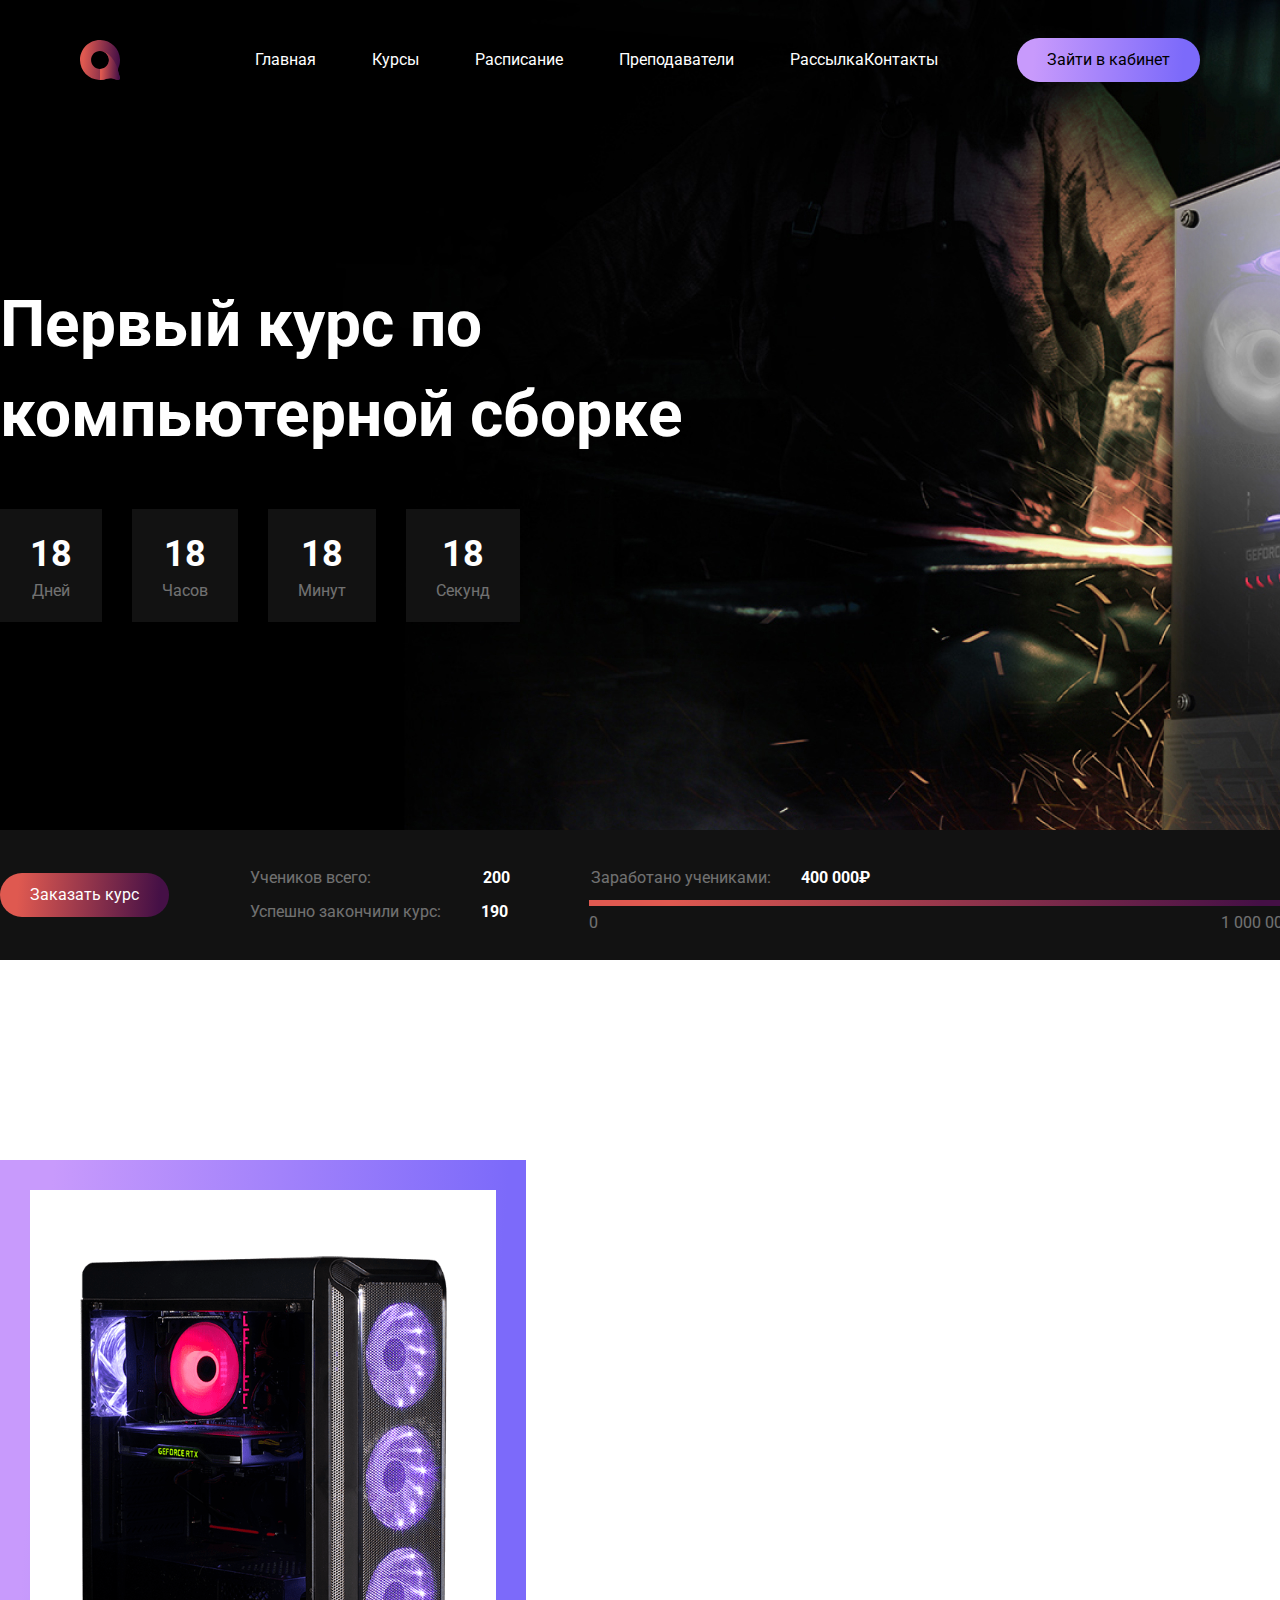
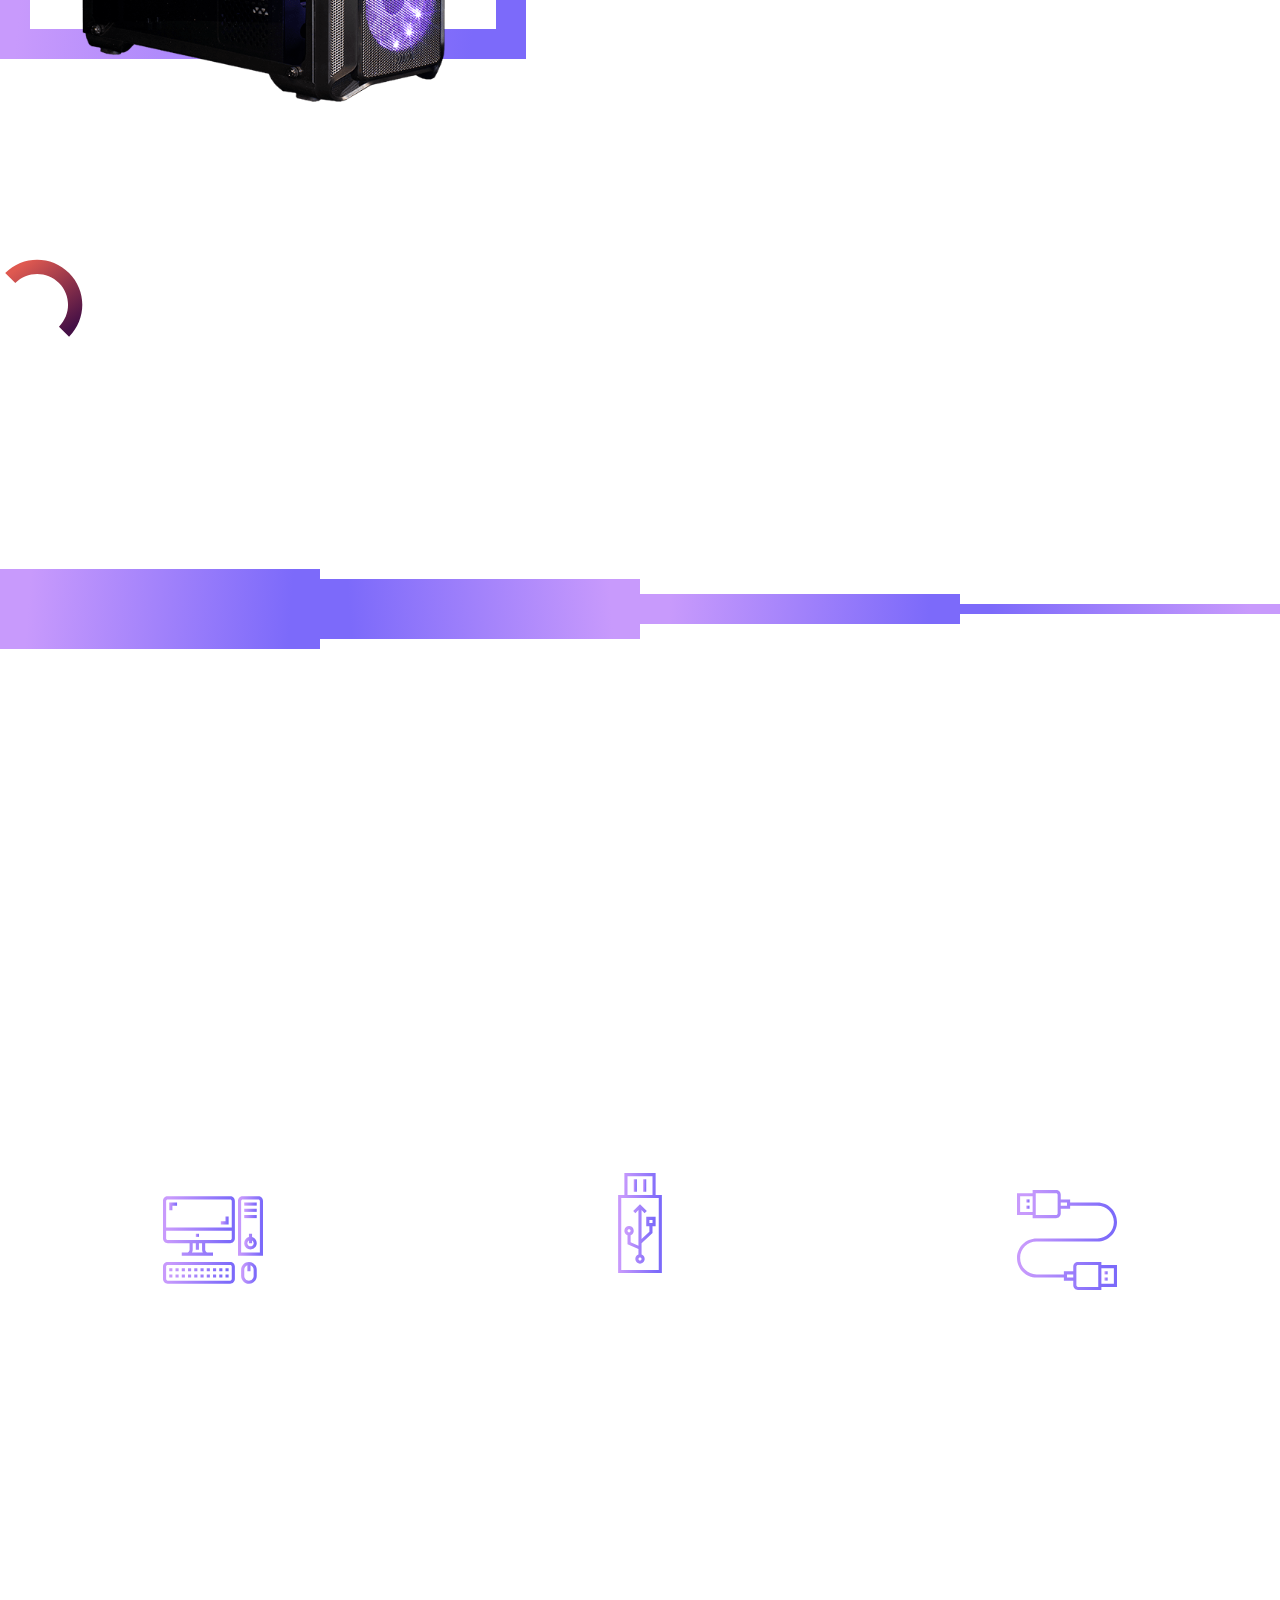
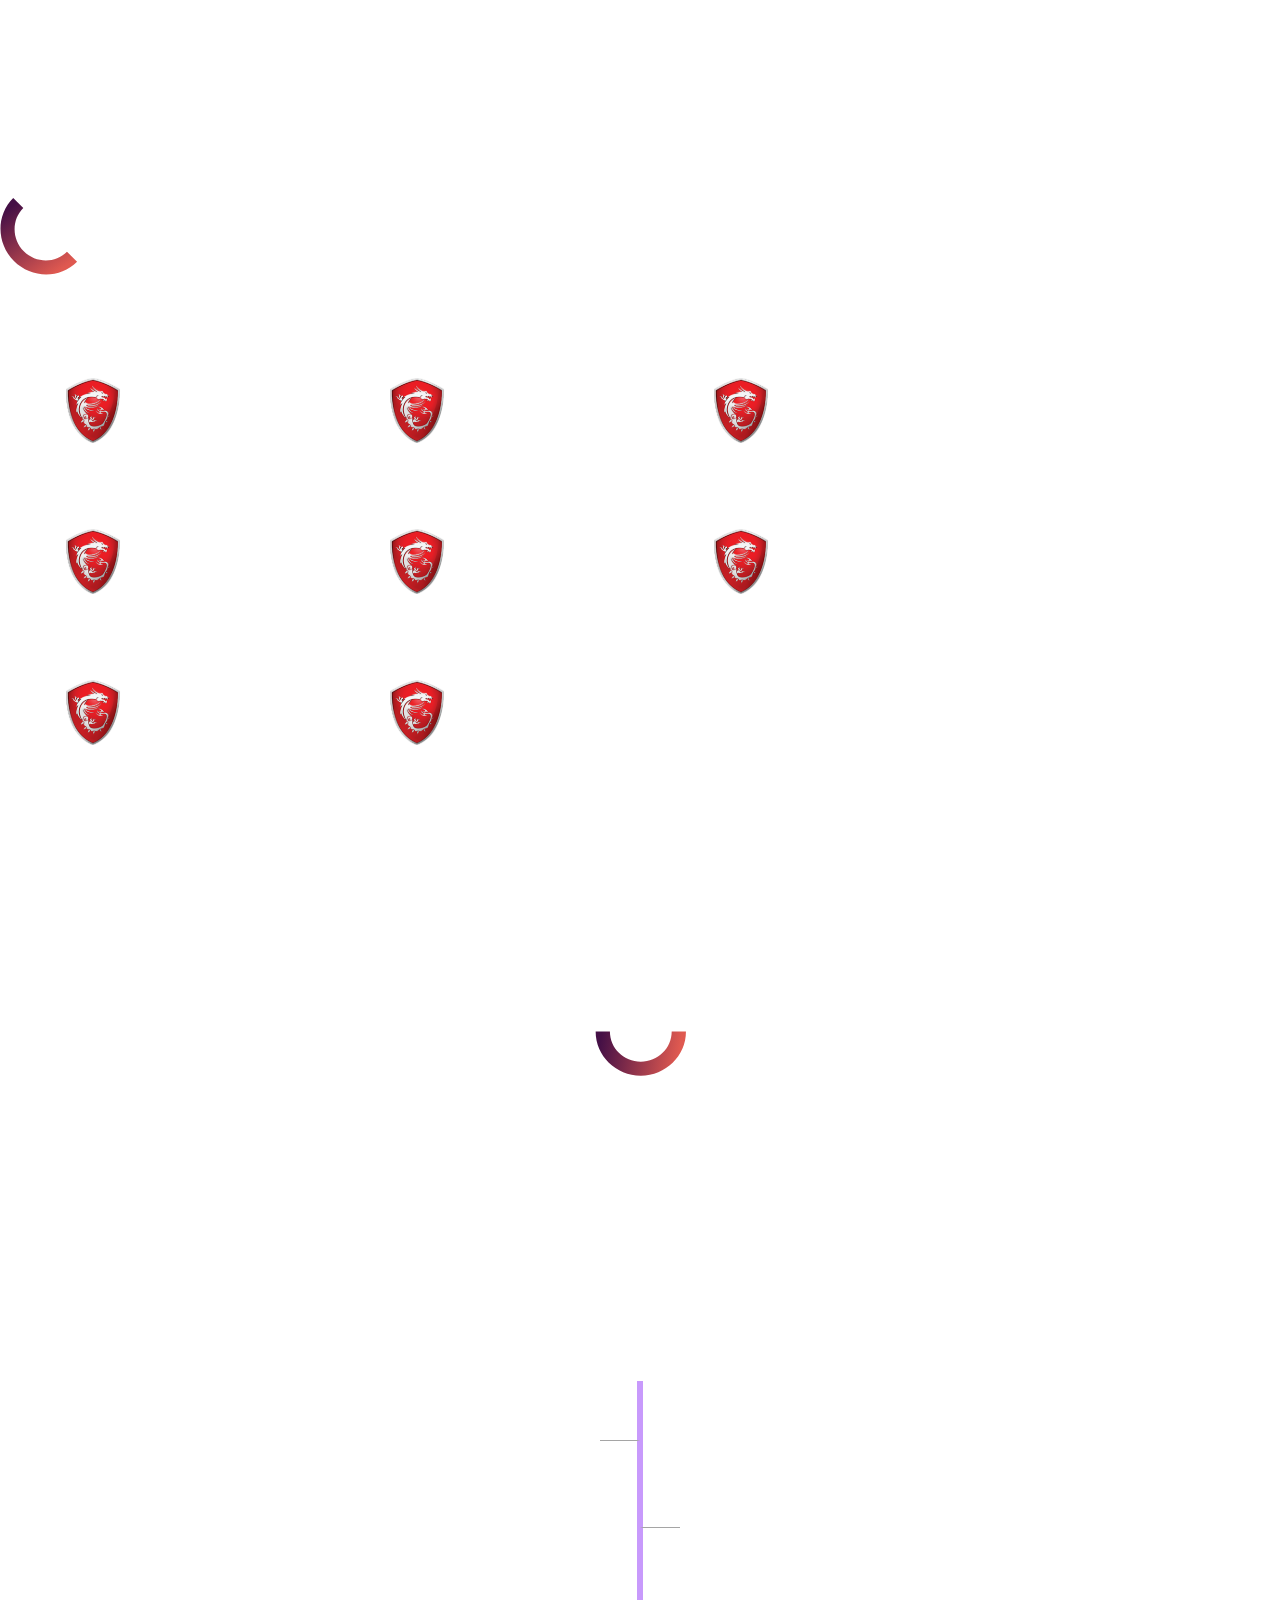
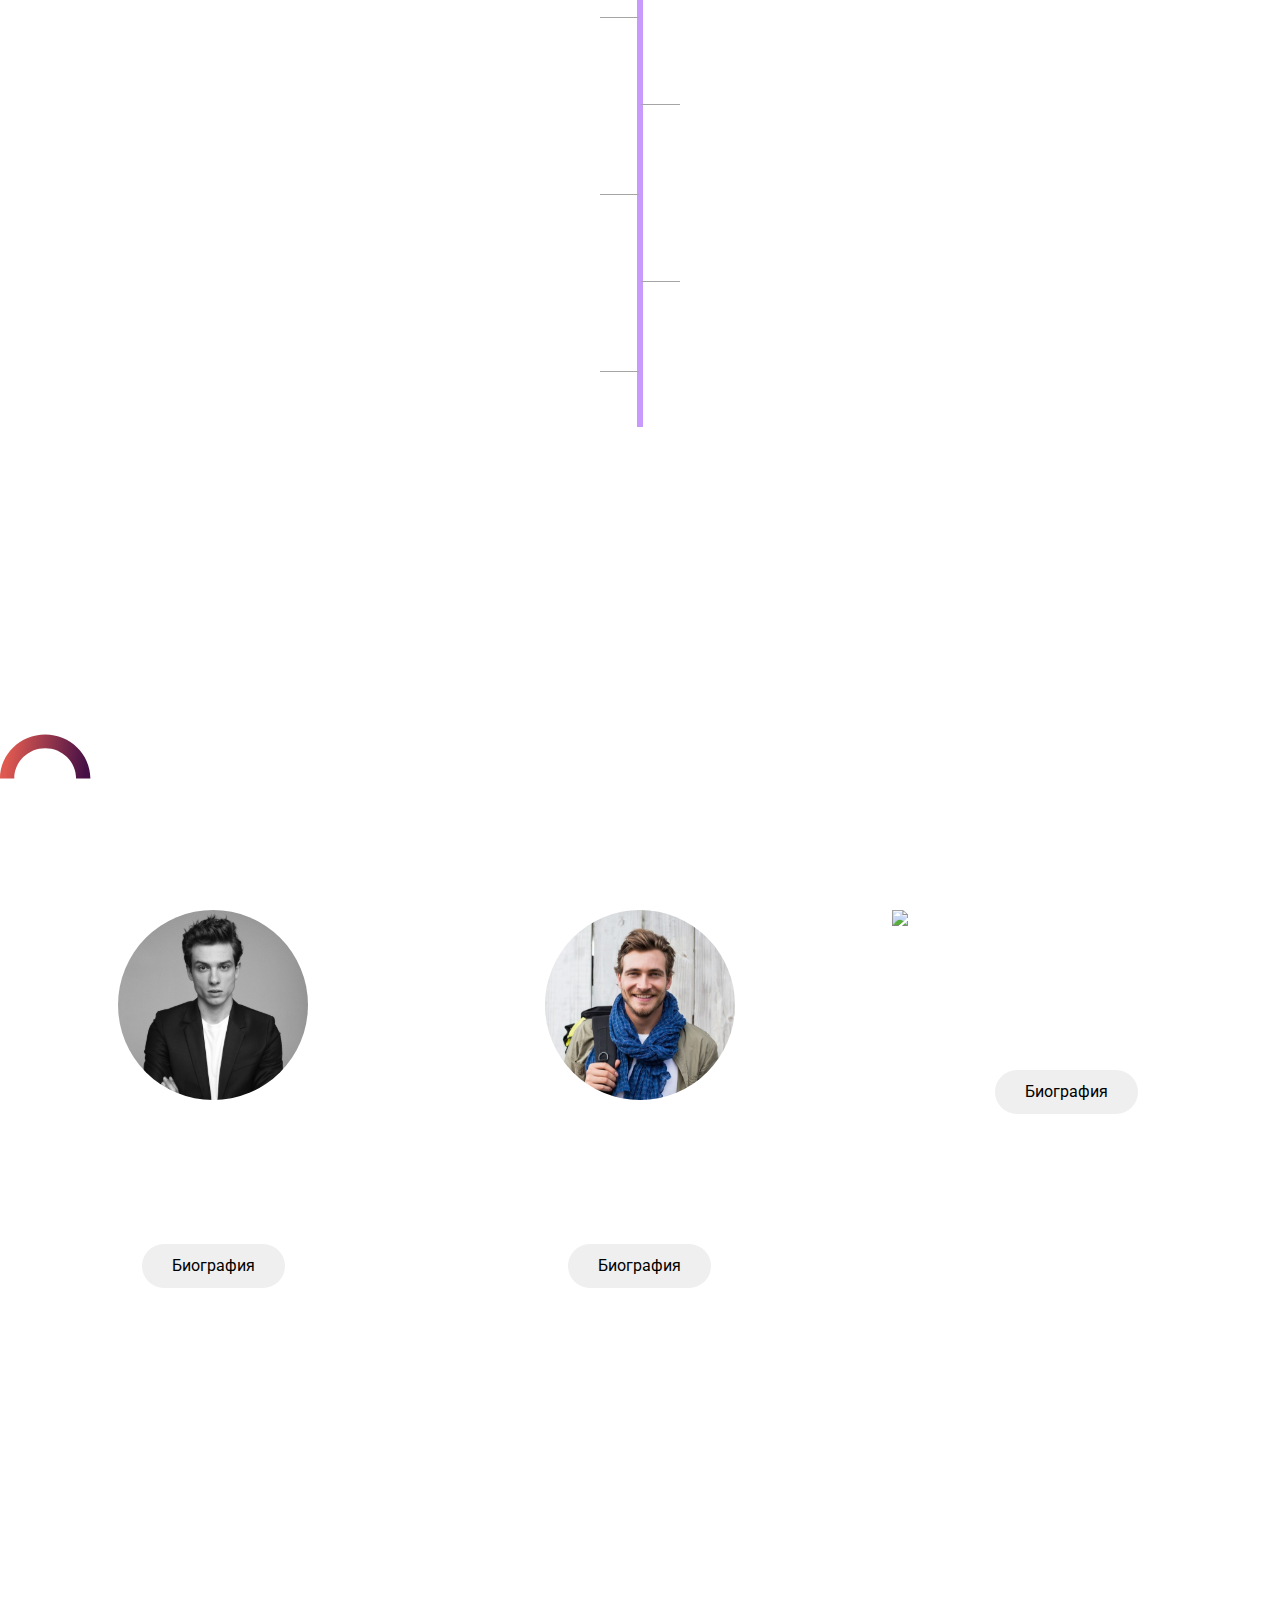
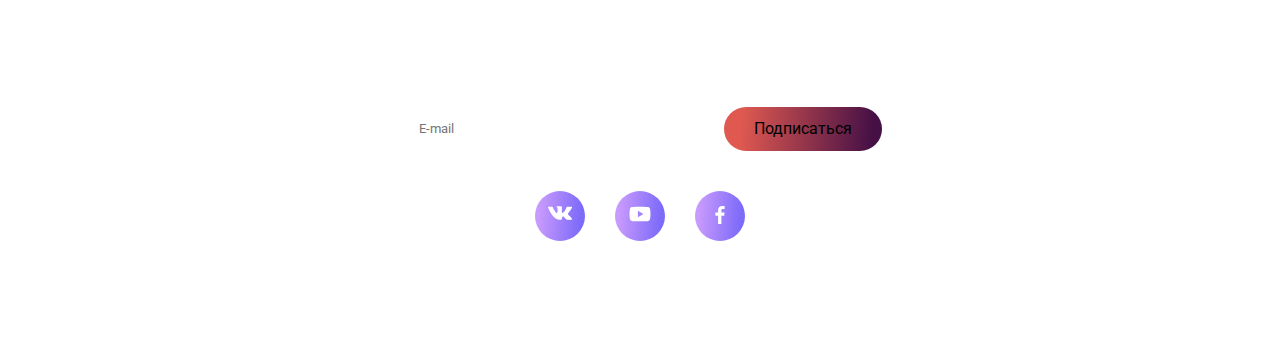
==== commit 313a91d6: "site3" ====
--- a/index.html
+++ b/index.html
@@ -8,255 +8,318 @@
   <link rel="stylesheet" href="css/reset.css">
   <link rel="stylesheet" href="css/style.css">
   <link href="https://fonts.googleapis.com/css2?family=Roboto&display=swap" rel="stylesheet">
-  <link href="https://fonts.googleapis.com/css2?family=Lato&display=swap" rel="stylesheet">
-  <link href="https://fonts.googleapis.com/css2?family=Cardo&display=swap" rel="stylesheet">
-  <title>marta/benet</title>
+  <link href="https://fonts.googleapis.com/css2?family=Roboto:wght@700&display=swap" rel="stylesheet">
+  <link href="https://fonts.googleapis.com/css2?family=Roboto:wght@500&display=swap" rel="stylesheet">
+  <title>PCBuild</title>
 </head>
 
 <body>
-
   <div class="wrapper">
-    <div class="wrapper2">
-      <div class="header">
-        <div class="container">
-          <div class="main-menu">
-            <div class="menu">
-              <div class="left-menu">
-                <ul class="left-menu__element">
-                  <li><a class="left-menu__elements" href="#">ABOUT</a></li>
-                  <li><a class="left-menu__elements" href="#">MANIFESTO</a></li>
-                  <li><a class="left-menu__elements" href="#">PROJECTS</a></li>
-                </ul>
-              </div>
-              <div class="right-menu">
-                <ul class="right-menu__element">
-                  <li><a class="right-menu__elements" href="#">SHOP</a></li>
-                  <li><a class="right-menu__elements" href="#">CONTACT</a></li>
-                  <li><a class="right-menu__elements" href="#">IT</a></li>
-                  <li><a class="right-menu__elements" href="#">CART (0)</a></li>
-                </ul>
-              </div>
-            </div>
-            <div class="marta">
-              <p><strong>marta</strong> <span class="marta-benet">/</span> <strong>benet</strong></p>
-            </div>
-          </div>
+    <header class="header">
+      <div class="container">
+        <div class="header-top">
+          <div class="header-top-logo">
+            <img src="./img/logo (1).svg">
+          </div>
+          <div class="header-top-links">
+            <ul class="header-top-links-main">
+              <li class="header-top-links-nain-element"><a href="#">Главная</a> </li>
+              <li class="header-top-links-nain-element"><a href="#">Курсы</a> </li>
+              <li class="header-top-links-nain-element"><a href="#">Расписание</a> </li>
+              <li class="header-top-links-nain-element"><a href="#">Преподаватели</a> </li>
+              <li class="header-top-links-nain-element"><a href="#">Рассылка</a> </li>
+              <li class="header-top-links-nain-element"><a href="#">Контакты</a> </li>
+            </ul>
+          </div>
+          <div class="header-top-button">
+            <button class="button header-button">Зайти в кабинет</button>
+          </div>
+        </div>
+        <div class="header-mid">
+          <h1 class="header-mid__parahraph">Первый курс по компьютерной сборке</h1>
+          <ul class="header-mid__table">
+            <li class="header-mid_table-element">
+              <p class="header-mid_table-element__numbers">18</p>
+              <p class="header-mid_table-element__words">Дней</p>
+            </li>
+            <li class="header-mid_table-element">
+              <p class="header-mid_table-element__numbers">18</p>
+              <p class="header-mid_table-element__words">Часов</p>
+            </li>
+            <li class="header-mid_table-element">
+              <p class="header-mid_table-element__numbers">18</p>
+              <p class="header-mid_table-element__words">Минут</p>
+            </li>
+            <li class="header-mid_table-element">
+              <p class="header-mid_table-element__numbers">18</p>
+              <p class="header-mid_table-element__words">Секунд</p>
+            </li>
+          </ul>
         </div>
       </div>
-      <section class="craft">
-        <div class="container">
-          <div class="craft-top">
-            <h2 class="craft-top__paragraph">Contemporary craft and interiors with a mediterranean soul</h2>
-            <div class="craft-top__button">
-              <button class="button">Discover artifacts</button>
-            </div>
-          </div>
-          <div class="craft-mid">
-            <img class="craft-mid__img craft-mid__img1" src="./img/craft/craft1.jpg">
-            <img class="craft-mid__img" src="./img/craft/craft2.jpg">
-            <img class="craft-mid__img" src="./img/craft/craft3.jpg">
-          </div>
-          <div class="craft-bottom">
-            <div class="craft-bottom__paragraphs">
-              <p class="craft-bottom__paragraph">I’m a Spanish artisan, designer and architect based in Italy. My work
-                is
-                based on the application of craftsmanship in objects and spaces design with a contemporary approach.</p>
-              <p class="craft-bottom__paragraph">Influenced by the Mediterranean traditions and culture of my hometown –
-                Valencia – my work develops around ceramics and textiles. Each creation is the result of the union
-                between
-                design and craftsmanship and emphasizes the beauty of handmade things and their imperfections.</p>
-            </div>
-            <div class="craft-bottom__button">
-              <button class="button">More about me</button>
-            </div>
-          </div>
-        </div>
-      </section>
-      <section class="atworks">
-        <div class="container">
-          <div class="atworks-paragraph">
-            <p>Here you can find the line of essential ceramics, all customizable products and a curated selection of
-              unique pieces</p>
-          </div>
-          <div class="atworks-main">
-            <div class="atworks-main__img1">
-              <img src="./img/artworks/artworks1.jpg">
-            </div>
-            <div class="atworks-main_list">
-              <ul class="atworks-main_list-link">
-                <li><a href="#">Artworks</a></li>
-                <li><a href="#">Courses</a></li>
-                <li><a href="#">Gift Card</a></li>
-                <li><a href="#">Homewear</a></li>
-                <li><a href="#">Tableware</a></li>
-              </ul>
-            </div>
-            <div class="atworks-main__img2">
-              <img src="./img/artworks/artworks2.jpg">
-            </div>
-          </div>
-          <div class="atworks-button">
-            <button class="button">Purchase</button>
-          </div>
-        </div>
-      </section>
-      <section class="projects">
-        <div class="container">
-          <div class="projects-header">
-            <h2 class="projects-header-main">Latest Projects</h2>
-          </div>
-          <div class="projects-paragraph">
-            <p>A selection of projects that are the result of experimentation with natural materials, attention to
-              detail and craftsmanship techniques. Artwork, ceramics and clothing on commission, interior designs and
-              custom furniture.</p>
-          </div>
-          <div class="projects-img">
-            <div>
-              <img src="./img/projects/projects1.jpg">
-              <p class="projects-img__paragraph">Ca Benet renovation /</p>
-            </div>
-            <div>
-              <img src="./img/projects/projects2.jpg">
-              <p class="projects-img__paragraph">Plecs /</p>
-            </div>
-            <div>
-              <img src="./img/projects/projects3.jpg">
-              <p class="projects-img__paragraph">Ca Benet interior /</p>
-            </div>
-          </div>
-        </div>
-      </section>
-      <section class="services">
-        <div class="container">
-          <div class="services-main">
-          <div class="services-header">
-            <h2>Services</h2>
-          </div>
-          <div class="services-tables">
-            <div class="services-table">
-              <div class="services-table__header">
-                <p class="services-table__header-main">Workshop & lessons</p>
-              </div>
-              <div class="services-table__description">
-                <p class="services-table__description-main">In group to approach the world of ceramics or sewing and private lessons to deepen or follow a longer training path in one of these disciplines.</p>
-              </div>
-            </div>
-            <div class="services-table">
-              <div class="services-table__header">
-                <p class="services-table__header-main">Architecture & Interiors</p>
-              </div>
-              <div class="services-table__description">
-                <p class="services-table__description-main">Constructive, functional and aesthetic solutions for the. Renovations, furnishing, decoration, coverings and finishes solutions.</p>
-              </div>
-            </div>
-            <div class="services-table">
-              <div class="services-table__header">
-                <p class="services-table__header-main">Commissioned ceramics</p>
-              </div>
-              <div class="services-table__description">
-                <p class="services-table__description-main">Personalized tableware with initials or writings,plaques for shops, house numbers</p>
-              </div>
-            </div>
-            <div class="services-table">
-              <div class="services-table__header">
-                <p class="services-table__header-main">Bespoke artworks</p>
-              </div>
-              <div class="services-table__description">
-                <p class="services-table__description-main">Textile art, ceramic wall sculptures and custom-made ceramic panels</p>
-              </div>
-            </div>
-            <div class="services-table">
-              <div class="services-table__header">
-                <p class="services-table__header-main">Made-to-measure clothes</p>
-              </div>
-              <div class="services-table__description">
-                <p class="services-table__description-main">Design and tailor-made clothing for everyday use or for a special occasion</p>
-              </div>
-            </div>
-            <div class="services-table">
-              <div class="services-table__header">
-                <p class="services-table__header-main">Bespoke furniture</p>
-              </div>
-              <div class="services-table__description">
-                <p class="services-table__description-main">Design of custom-made ceramic lighting for domestic spaces or hospitality facilities. Customization of the furniture product according to the interior design.</p>
-              </div>
-            </div>
-          </div>
-          <div class="services-bottom-paragraph">
-            <p>For further information about services, ask for a quote or an appointment</p>
-          </div>
-          <div class="services-bottom-button">
-            <button class="button">Contact me</button>
-          </div>
-        </div>
-        </div>
-      </section>
-      <section class="page-6">
-        <div class="container">
-          <div class="selection">
-            <div class="selection-main">
-              <h2 class="selection-main__header">A selection of novelties</h2>
-              <div>
-              <button class="selection-main__header-button"><img class="header-button-img" src="./img/arrow-left.svg"></button>
-              <button class="selection-main__header-button"><img class="header-button-img" src="./img/arrow-right.svg"></button>
-            </div>
-            </div>
-            <div class="selection-button">
-              <button class="button">View all</button>
-            </div>
-            <div class="selection-img">
-              <div class="selection-img-element">
-                <img src="./img/selection/selection1.jpg">
-                <p class="selection-img-element__paragraph">Milano Sugar Bowl Sole</p>
-                <p class="selection-img-element__price">36,00$</p>
-              </div>
-              <div class="selection-img-element">
-                <img src="./img/selection/selection2.jpg">
-                <p class="selection-img-element__paragraph">Set of 4 Bread Plates & 1 Breadstick Holder Entrellaçat</p>
-                <p class="selection-img-element__price">105,00$</p>
-              </div>
-              <div class="selection-img-element">
-                <img src="./img/selection/selection3.jpg">
-                <p class="selection-img-element__paragraph">Ralleta Medium Aperitivo Set Blue</p>
-                <p class="selection-img-element__price">72,00$</p>
-              </div>
-            </div>
-          </div>
-        </div>
-      </section>
-      <section class="page-7">
-        <div class="container">
-          <hr class="hr hr-top">
-          <h2 class="newsletter-header">The newsletter</h2>
-          <hr class="hr hr-mid">
-          <div class="newsletter-elements">
-            <p class="newsletter-elements__paragraph-top">Stay up to date on courses, new products on the online shop, special discounts and crafts events.</p>
-            <p class="newsletter-elements__paragraph-bot">I accept Privacy Policy</p>
-            <button class="button">accept</button>
-          </div>
-          <hr class="hr hr-bot">
-        </div>
-      </section>
-      <footer class="footer">
-        <div class="container">
-            <div>
-              <ul class="footer-links">
-                <li class="footer-links__element"><a href="#">COOKIE POLICE</a></li>
-                <li class="footer-links__element"><a href="#">PRIVACY POLICE</a></li>
-                <li class="footer-links__element"><a href="#">TRAKING PREFERENCES</a></li>
-                <li class="footer-links__element"><a href="#">TERMS AND CONDITIONS</a></li>
-                <li class="footer-links__element"><a href="#">SHIPING</a></li>
-                <li class="footer-links__element"><a href="#">INSTAGRAM</a></li>
-            </div>
-            <div class="footer-paragraphs">
-              <p>©2023 Marta Benet. All rights reserved - P.Iva IT10087680962</p>
-              <p>Crafted by Beconcept Studio</p>
-            </div>
-        </div>
-      </footer>
+    </header>
+    <section class="course">
+      <div class="container">
+        <div class="course-main">
+          <div class="course-botton">
+            <button class="button course-botton-main">Заказать курс</button>
+          </div>
+          <div class="course-info">
+            <div class="course-info-1row">
+              <div class="course-info-vsego">
+                <p class="course-info-words course-info-vsego__words">Учеников всего:</p>
+                <p class="course-info-num course-info-vsego__numbers">200</p>
+              </div>
+              <div class="course-info-zarab">
+                <p class="course-margin course-info-words course-info-zarab__words">Заработано учениками:</p>
+                <p class="course-info-num course-info-zarab__numbers">400 000₽</p>
+              </div>
+            </div>
+            <div class="course-info-2row">
+              <div class="course-info-end">
+                <p class="course-info-words course-info-end__words">Успешно закончили курс:</p>
+                <p class="course-info-num course-info-end__numbers">190</p>
+              </div>
+              <div class="course-info-line">
+                <hr class="course-info-hr">
+                <div class="course-info-bothr">
+                  <p class="course-info-words course-info-line__words">0</p>
+                  <p class="course-info-words course-info-line__words">1 000 000₽</p>
+                </div>
+              </div>
+            </div>
+          </div>
+        </div>
+    </section>
+    <div class="body">
+      <div class="container">
+        <hr>
+        <div class="page1">
+          <div class="whome">
+            <div class="whome-img">
+              <div class="whome-img-1">
+                <img src="./img/whome/Rectangle 25.svg">
+              </div>
+              <div class="whome-img-2">
+                <img src="./img/whome/image.svg">
+              </div>
+            </div>
+            <div class="whome-text">
+              <div class="whome-text-header">
+                <p>Чем мы занимаемся?</p>
+              </div>
+              <div class="whome-text-paragraph">
+                <p>Lorem ipsum dolor sit amet, consectetur adipiscing elit. Eget neque, dignissim et feugiat elit augue
+                  in suspendisse egestas. Dictum vestibulum mi et sed nunc, orci fermentum vestibulum, morbi. Et neque,
+                  adipiscing sapien sem senectus praesent aenean consequat. Aenean facilisi turpis aliquet fringilla.
+                  Nunc sem felis sed interdum feugiat mattis elit, sollicitudin. Quam pharetra rhoncus risus, cursus id
+                  elementum aliquet. Nullam turpis arcu malesuada arcu interdum placerat nisi, lobortis. </p>
+              </div>
+            </div>
+          </div>
+          <div class="fast-start">
+            <div class="fast-start-imgh">
+              <div class="fast-start-img">
+                <img src="./img/Ellipse 1.svg">
+              </div>
+              <div class="fast-start-header">
+                <h2>Быстрый старт</h2>
+              </div>
+            </div>
+            <div class="fast-start-paragraph">
+              <p>Больше 90% учеников прошли полный курс и смогли собрать свой первый компьютер</p>
+            </div>
+          </div>
+        </div>
+        <div class="page2">
+          <div class="procent">
+            <p class="procent-paragraph">100%</p>
+            <p class="procent-paragraph">75%</p>
+            <p class="procent-paragraph">50%</p>
+            <p class="procent-paragraph">Итог</p>
+          </div>
+          <div class="big-line">
+            <div class="big-line-element1"></div>
+            <div class="big-line-element2"></div>
+            <div class="big-line-element3"></div>
+            <div class="big-line-element4"></div>
+          </div>
+          <div class="under-line-paragraphs">
+            <p class="under-line-paragraph">Lorem ipsum dolor sit amet, consectetur adipiscing elit. Netus eget velit
+              quisque accumsan amet tortor. Velit, volutpat egestas fringilla mi porttitor tempus. Placerat dui.</p>
+            <p class="under-line-paragraph">Lorem ipsum dolor sit amet, consectetur adipiscing elit. Netus eget velit
+              quisque accumsan amet tortor. Velit, volutpat egestas fringilla mi porttitor tempus. Placerat dui.</p>
+            <p class="under-line-paragraph">Lorem ipsum dolor sit amet, consectetur adipiscing elit. Netus eget velit
+              quisque accumsan amet tortor. Velit, volutpat egestas fringilla mi porttitor tempus. Placerat dui.</p>
+            <p class="under-line-paragraph">Lorem ipsum dolor sit amet, consectetur adipiscing elit. Netus eget velit
+              quisque accumsan amet tortor. Velit, volutpat egestas fringilla mi porttitor tempus. Placerat dui.</p>
+          </div>
+          <div class="page2-header">
+            <h2>Получите профессию прямо сейчас</h2>
+          </div>
+          <div class="page2-about">
+            <div class="page2-about-element">
+              <img class="page2-about-element-scr" src="./img/profission/icon-1.svg">
+              <p class="page2-about-element-p1">Только практические навыки в работе</p>
+              <p class="page2-about-element-p2">Lorem ipsum dolor sit amet, consectetur adipiscing elit. Netus eget
+                velit quisque accumsan amet tortor. Velit, volutpat egestas fringilla mi porttitor tempus. Placerat dui.
+              </p>
+            </div>
+            <div class="page2-about-element">
+              <img class="page2-about-element-scr" src="./img/profission/icon-2.svg">
+              <p class="page2-about-element-p1">Работа на самом современном оборудовании</p>
+              <p class="page2-about-element-p2">Lorem ipsum dolor sit amet, consectetur adipiscing elit. Netus eget
+                velit quisque accumsan amet tortor. Velit, volutpat egestas fringilla mi porttitor tempus. Placerat dui.
+              </p>
+            </div>
+            <div class="page2-about-element">
+              <img class="page2-about-element-scr" src="./img/profission/icon-3.svg">
+              <p class="page2-about-element-p1">Сертификация по окончании обучения</p>
+              <p class="page2-about-element-p2">Lorem ipsum dolor sit amet, consectetur adipiscing elit. Netus eget
+                velit quisque accumsan amet tortor. Velit, volutpat egestas fringilla mi porttitor tempus. Placerat dui.
+              </p>
+            </div>
+          </div>
+        </div>
+        <div class="page3">
+          <div class="page3-header">
+            <img class="page3-header__img" src="./img/Ellipse 1 (Stroke).svg">
+            <h2 class="page3-header__paragraph">Партнеры - топовые бренды</h2>
+          </div>
+          <div class="page3-table">
+            <div class="page3-table-scr">
+              <img class="page3-table-scr-margin" src="./img/msi.svg">
+            </div>
+            <div class="page3-table-scr">
+              <img class="page3-table-scr-margin" src="./img/msi.svg">
+            </div>
+            <div class="page3-table-scr">
+              <img class="page3-table-scr-margin" src="./img/msi.svg">
+            </div>
+            <div class="page3-table-scr page3-table-scr-r">
+              <img class="page3-table-scr-margin" src="./img/msi.svg">
+            </div>
+            <div class="page3-table-scr page3-table-scr-b">
+              <img class="page3-table-scr-margin" src="./img/msi.svg">
+            </div>
+            <div class="page3-table-scr page3-table-scr-b">
+              <img class="page3-table-scr-margin" src="./img/msi.svg">
+            </div>
+            <div class="page3-table-scr page3-table-scr-b">
+              <img class="page3-table-scr-margin" src="./img/msi.svg">
+            </div>
+            <div class="page3-table-scr page3-table-scr-r page3-table-scr-b">
+              <img class="page3-table-scr-margin" src="./img/msi.svg">
+            </div>
+          </div>
+        </div>
+        <div class="page4">
+          <div class="page4-img">
+            <img src="./img/Ellipse 1 (Stroke) (2).svg">
+          </div>
+          <div class="page4-header">
+            <h2>Программа обучения</h2>
+          </div>
+          <div class="page4-paragraph">
+            <p>Больше 90% учеников прошли полный курс и смогли собрать свой первый компьютер</p>
+          </div>
+          <div class="page4-tables">
+            <div class="page4-left-table">
+              <div class="page4-left-table-element">
+                <p class="page4-left-table-element__week">Неделя №1</p>
+                <p class="page4-left-table-element__paragraph">Красивая часть курса, которая помогает в успехе</p>
+              </div>
+              <div class="page4-left-table-element">
+                <p class="page4-left-table-element__week">Неделя №3</p>
+                <p class="page4-left-table-element__paragraph">Красивая часть курса, которая помогает в успехе</p>
+              </div>
+              <div class="page4-left-table-element">
+                <p class="page4-left-table-element__week">Неделя №5</p>
+                <p class="page4-left-table-element__paragraph">Красивая часть курса, которая помогает в успехе</p>
+              </div>
+              <div class="page4-left-table-element">
+                <p class="page4-left-table-element__week">Неделя №7</p>
+                <p class="page4-left-table-element__paragraph">Красивая часть курса, которая помогает в успехе</p>
+              </div>
+            </div>
+            <div class="page4-mid-table">
+              <div class="page4-mid-table-element table-element1"></div>
+              <div class="page4-mid-table-element table-element2"></div>
+              <div class="page4-mid-table-element table-element3"></div>
+              <div class="page4-mid-table-element table-element4"></div>
+              <div class="page4-mid-table-element table-element5"></div>
+              <div class="page4-mid-table-element table-element6"></div>
+              <div class="page4-mid-table-element table-element7"></div>
+              <div class="page4-mid-table-element table-element8"></div>
+              <div class="page4-mid-table-element table-element9"></div>
+              <div class="page4-mid-table-element table-element10"></div>
+              <div class="page4-mid-table-element table-element11"></div>
+              <div class="page4-mid-table-element table-element12"></div>
+              <div class="page4-mid-table-element table-element13"></div>
+              <div class="page4-mid-table-element table-element14"></div>
+              <div class="page4-mid-table-element table-element15"></div>
+              <div class="page4-mid-table-element table-element16"></div>
+            </div>
+            <div class="page4-right-table">
+              <div class="page4-right-table-element">
+                <p class="page4-right-table-element__week">Неделя №2</p>
+                <p class="page4-tight-table-element__paragraph">Красивая часть курса, которая помогает в успехе</p>
+              </div>
+              <div class="page4-right-table-element">
+                <p class="page4-right-table-element__week">Неделя №4</p>
+                <p class="page4-tight-table-element__paragraph">Красивая часть курса, которая помогает в успехе</p>
+              </div>
+              <div class="page4-right-table-element">
+                <p class="page4-right-table-element__week">Неделя №6</p>
+                <p class="page4-tight-table-element__paragraph">Красивая часть курса, которая помогает в успехе</p>
+              </div>
+            </div>
+          </div>
+        </div>
+        <div class="page5">
+          <div class="page5-header">
+            <img class="page5-header__img" src="./img/Ellipse 1 (Stroke) (3).svg">
+            <h2 class="page5-header_paragraph">Ваши преподаватели</h2>
+          </div>
+          <div class="page5-prepods">
+            <div class="page5-prepod">
+              <img class="page5-prepod_img" src="./img/prepods/1.svg">
+              <p class="page5-prepod__name">Дмитрий Иванов</p>
+              <p class="page5-prepod__special">Специалист по видеокартам</p>
+              <button class="button page5-button">Биография</button>
+            </div>
+            <div class="page5-prepod">
+              <img class="page5-prepod_img" src="./img/prepods/2.svg">
+              <p class="page5-prepod__name">Бредли Куппер</p>
+              <p class="page5-prepod__special">Специалист по видеокартам</p>
+              <button class="button page5-button">Биография</button>
+            </div>
+            <div class="page5-prepod">
+              <img class="page5-prepod_img" src="./img/prepods/3.svg">
+              <p class="page5-prepod__name">Киану Ривз</p>
+              <p class="page5-prepod__special">Специалист по видеокартам</p>
+              <button class="button page5-button">Биография</button>
+            </div>
+          </div>
+        </div>
+        <footer class="footer">
+          <h2 class="footer-header">Статьи каждую неделю</h2>
+          <p class="footer-paragraph">Больше 90% учеников прошли полный курс и смогли собрать свой первый компьютер</p>
+          <div class="footer-mail">
+            <input class="footer-email" type="email" placeholder="E-mail">
+            <button class="button footer-button">Подписаться</button>
+          </div>
+          <div class="footer-social">
+            <div class="footer-social-margin"><a class="footer-social-one" href="#"><img src="./img/social/vk.svg"></a></div>
+            <div class="footer-social-margin"><a class="footer-social-one" href="#"><img src="./img/social/ut.svg"></a></div>
+            <div class="footer-social-margin"><a class="footer-social-one" href="#"><img src="./img/social/fb.svg"></a></div>
+          </div>
+          <p class="footer-buttom-paragraph">Templates #18. More on Figma.info</p>
+          <hr class="footer-hr">
+        </footer>
+      </div>
     </div>
   </div>
-
 </body>
 
 </html>--- a/css/style.css
+++ b/css/style.css
@@ -1,304 +1,576 @@
-html, body{
-  font-family: 'Cardo';
-  line-height: 160%;
-  font-size: 17px;
-  line-height: 25px;
-  color: #000000;
-}
 .wrapper{
   min-width: 100%;
   width: 100%;
   overflow: hidden;
-  background-color:   #1E1E1E;
-}
-.wrapper2{
-  background: #FCFAF8;
-  max-width: 1200px;
-  padding: 0px;
+}
+.container{
+  max-width: 1296px;
   margin: 0 auto;
   height: 100%;
+  color: #FFFFFF;
+  font-family: 'Roboto';
+  font-weight: 400;
+  font-size: 16px;
+line-height: 160%;
+}
+.button{
+padding: 10px 30px;
+font-size: 16px;
+line-height: 150%;
+text-align: center;
+border-radius: 50px;
+}
+/* .......................................................... */
+.header{
+  background-image: url("./main-screen__bgc.jpg");
+  max-width:1920px;
+  height: 830px;
+}
+.header-top{
+ display: flex;
+ justify-content: space-between;
+}
+.header-top-logo {
+  margin: 40px 0 0 80px;
+}
+.header-top-links {
+  margin-top: 48px;
+  
+}
+.header-top-links-main {
+  display: flex;
+}
+.header-top-links-nain-element{
+  margin-left: 56px;
+  line-height: 150%;
+}
+.header-top-links-nain-element:last-child{
+  margin-left: 0;
+}
+.header-button{
+  background: linear-gradient(94.26deg, #C89AFC 9.51%, #7C6AFA 90.23%);
+}
+.header-top-button {
+  margin: 38px 80px 0 0;
+}
+.header-mid {
+  margin-top: 198px;
+}
+.header-mid__parahraph {
+  font-weight: 700;
+  font-size: 64px;
+line-height: 140%;
+width: 920px;
+}
+.header-mid__table {
+  margin-top: 50px;
+  display: flex;
+}
+.header-mid_table-element {
+  margin-right: 30px;
+  text-align: center;
+  padding: 20px 30px;
+  background: #121212;
+}
+.header-mid_table-element:last-child {
+  margin-right: 0;
+}
+.header-mid_table-element__numbers {
+  font-weight: 700;
+font-size: 36px;
+line-height: 140%;
+}
+.header-mid_table-element__words {
+  line-height: 140%;
+  opacity: 0.4;
+}
+/* ........................................................ */
+.course {
+  background: #121212;
+}
+.course-main{
+  width: 1920px;
+ height: 130px; 
+display: flex;
+}
+.course-botton {
+  margin-right: 81px;
+}
+.course-botton-main{
+margin-top: 43px;
+background: linear-gradient(94.78deg, #DF5950 11.19%, #451046 93.72%);
+color: #FFFFFF;
+}
+.course-info-1row{
+  display: flex;
+  margin-top: 36px;
+  margin-bottom: 10px;
+}
+.course-info-vsego, .course-info-zarab{
+  display: flex;
+}
+.course-info-vsego{
+width: 260px;
+  justify-content: space-between;
+}
+.course-info-zarab{
+  margin-left: 81px;
+}
+.course-margin{
+  margin-right: 30px;
+}
+.course-info-words {
+  line-height: 150%;
+  opacity: 0.4;
+}
+.course-info-num {
+  font-weight: 700;
+  line-height: 150%;
+}
+.course-info-2row{
+  display: flex;
+}
+.course-info-end, .course-info-bothr{
+  display: flex;
+}
+.course-info-end__words{
+  margin-right: 40px;
+}
+.course-info-line{
+  margin-left: 81px;
+  width: 714px;
+}
+.course-info-line__words{
+  margin-top: 5px;
+}
+.course-info-bothr{
+  justify-content: space-between;
+}
+.course-info-hr{
+  height: 6px;
+  background: linear-gradient(94.78deg, #DF5950 11.19%, #451046 93.72%);
+}
+/* ................................................... */
+.body{
+  background-image: url("./bgc.jpg");
+}
+.whome {
+  display: flex;
+  margin-top: 200px;
+}
+.whome-img {
+  margin-right: 134px;
+  display: flex;
+}
+.whome-img-2 {
+  position: absolute;
+  margin: 96px 40px 0 40px;
+}
+.whome-text {
+  margin-top: 96px;
+}
+.whome-text-header {
+  font-weight: 700;
+font-size: 48px;
+line-height: 140%;
+}
+.whome-text-paragraph {
+  margin-top: 45px;
+  width: 636px;;
+}
+.fast-start {
+  margin-top: 200px;
+}
+.fast-start-imgh {
+  margin-left: 5px;
+  display: flex;
+}
+.fast-start-img {
+  margin-right: 20px;
+}
+.fast-start-header {
+  margin-top: 10px;
+  font-weight: 700;
+font-size: 48px;
+line-height: 140%;
+}
+.fast-start-paragraph {
+  opacity: 0.5;
+  margin-top: 50px;
+  width: 400px;
+}
+.page2{
+  margin-top: 80px;
+}
+.procent {
+  display: flex;
+}
+.procent-paragraph {
+  font-weight: 700;
+font-size: 36px;
+line-height: 140%;
+width: 324px;
+}
+.big-line {
+  display: flex;
+  align-items: center;
+}
+.big-line-element1 {
+  width: 324px;
+  height: 80px;
+  background: linear-gradient(94.26deg, #C89AFC 9.51%, #7C6AFA 90.23%);
+}
+.big-line-element2 {
+  width: 324px;
+  height: 60px;
+  background: linear-gradient(94.26deg, #C89AFC 9.51%, #7C6AFA 90.23%);
+  transform: matrix(-1, 0, 0, 1, 0, 0);
+}
+.big-line-element3 {
+  width: 324px;
+  height: 30px;
+  background: linear-gradient(94.26deg, #C89AFC 9.51%, #7C6AFA 90.23%);
+}
+.big-line-element4 {
+  width: 324px;
+  height: 10px;
+  background: linear-gradient(94.26deg, #C89AFC 9.51%, #7C6AFA 90.23%);
+  transform: matrix(-1, 0, 0, 1, 0, 0);
+}
+.under-line-paragraphs {
+  display: flex;
+  margin-top: 35px;
+}
+.under-line-paragraph {
+  width: 304px;
+  font-size: 14px;
+  opacity: 0.5;
+  margin-right: 20px;
+}
+.under-line-paragraph:last-child{
+  margin-right: 0;
+}
+.page2-header {
+  margin-top: 200px;
+  font-weight: 700;
+font-size: 48px;
+line-height: 140%;
+text-align: center;
+}
+.page2-about {
+  margin-top: 120px;
+  display: flex;
+}
+.page2-about-element {
+  width: 360px;
+  margin: auto;
+  display: flex;
+  flex-wrap: wrap;
+  justify-content: center;
+}
+.page2-about-element-scr {
+  margin-bottom: 60px;
+}
+.page2-about-element-p1 {
+  font-weight: 500;
+font-size: 24px;
+line-height: 140%;
+text-align: center;
+width: 325px;
+}
+.page2-about-element-p2 {
+  margin-top: 30px;
+  opacity: 0.8;
+  text-align: center;
+}
+.page3 {
+  margin-top: 231px;
+}
+.page3-header {
+  display: flex;
+}
+.page3-header__img {
+  margin-right: 52px;
+}
+.page3-header__paragraph {
+  font-weight: 700;
+font-size: 48px;
+line-height: 140%;
+}
+.page3-table {
+  display: flex;
+  flex-wrap: wrap;
+  margin-top: 60px;
+}
+.page3-table-scr {
+  width: 324px;
+  height: 151px;
+  border-bottom: 1px solid#FFFFFF;
+  border-right: 1px solid#FFFFFF; 
+}
+.page3-table-scr-r{
+  border-right: none;
+}
+.page3-table-scr-b{
+  border-bottom: none;
+}
+.page3-table-scr-margin{
+margin: 29px 66px;
+}
+.page4 {
+  margin-top: 243px;
+}
+.page4-img {
+  text-align: center;
+}
+.page4-header {
+  font-weight: 700;
+font-size: 48px;
+line-height: 140%;
+text-align: center;
+margin-top: 76px;
+margin-bottom: 30px;
+}
+.page4-paragraph {
+  opacity: 0.5;
+  width: 400px;
+  margin: auto;
+  text-align: center;
+}
+.page4-tables{
+  display: flex;
+  justify-content: center;
+  margin-top: 80px;
+}
+.page4-left-table{
+  width: 230px;
+  text-align: right;
+  margin-right: 20px;
+}
+.page4-left-table-element__week{
+  font-size: 14px;
+  opacity: 0.5;
+  margin-top: 10px;
+  margin-bottom: 15px;
+}
+.page4-left-table-element__paragraph{
+  font-size: 18px;
+  margin-bottom: 85px;
+}
+/*  */
+.page4-mid-table{
+  width: 80px;
+  height: 620px;
+  display: flex;
+  flex-wrap: wrap;
+}
+.page4-mid-table-element{
+  width: 40px;
+}
+.table-element1{
+  width: 40px;
+  height: 60px;
+  border-right: 3px solid #C89AFC;
+  border-bottom: 1px solid #A5A5A5;
+}
+.table-element2{
+  height: 60px;
+  border-left: 3px solid #C89AFC;
+}
+.table-element3{
+  width: 40px;
+  height: 87px;
+  border-right: 3px solid #C89AFC;
+}
+.table-element4{
+  width: 40px;
+  height: 87px;
+  border-left: 3px solid #C89AFC;
+  border-bottom: 1px solid #A5A5A5;
+}
+.table-element5{
+  width: 40px;
+  height: 90px;
+  border-right: 3px solid #C89AFC;
+  border-bottom: 1px solid #A5A5A5;
+}
+.table-element6{
+  width: 40px;
+  height: 90px;
+  border-left: 3px solid #C89AFC;
+}
+.table-element7{
+  width: 40px;
+  height: 87px;
+  border-right: 3px solid #C89AFC;
+}
+.table-element8{
+  width: 40px;
+  height: 87px;
+  border-left: 3px solid #C89AFC;
+  border-bottom: 1px solid #A5A5A5;
+}
+.table-element9{
+  width: 40px;
+  height: 90px;
+  border-right: 3px solid #C89AFC;
+  border-bottom: 1px solid #A5A5A5;
+}
+.table-element10{
+  width: 40px;
+  height:90px;
+  border-left: 3px solid #C89AFC;
+}
+.table-element11{
+  width: 40px;
+  height: 87px;
+  border-right: 3px solid #C89AFC;
+}
+.table-element12{
+  width: 40px;
+  height: 87px;
+  border-left: 3px solid #C89AFC;
+  border-bottom: 1px solid #A5A5A5;
+}
+.table-element13{
+  width: 40px;
+  height: 90px;
+  border-right: 3px solid #C89AFC;
+  border-bottom: 1px solid #A5A5A5;
+}
+.table-element14{
+  width: 40px;
+  height: 90px;
+  border-left: 3px solid #C89AFC;
+}
+.table-element15{
+  width: 40px;
+  height: 55px;
+  border-right: 3px solid #C89AFC;
+}
+.table-element16{
+  width: 40px;
+  height: 55px;
+  border-left: 3px solid #C89AFC;
+}
+/*  */
+.page4-right-table {
+  width: 230px;
+  text-align: left;
+  margin-top: 90px;
+  margin-left: 20px;
+}
+.page4-right-table-element__week {
+  font-size: 14px;
+  opacity: 0.5;
+  margin-top: 10px;
+  margin-bottom: 15px;
+}
+.page4-tight-table-element__paragraph {
+  font-size: 18px;
+  margin-bottom: 85px;
+}
+.page5 {
+  margin-top: 215px;
+}
+.page5-header {
+  display: flex;
 
 }
-.container{
-  max-width: 1200px;
-  padding: 0px;
-  margin: 0 auto;
-  height: 100%;
-}
-.button{
-  border: 1px solid #000000;
-  border-radius: 9999px;
-  padding: 5px 25px;
-}
-
-/* ..................................................................... */
-
-
-.main-menu{
-  background: url("../img/main-img.jpg");
-  width: 1200px;
-  height: 720px;
-}
-.menu{
-
-  display: flex;
-  justify-content: space-between;
-}
-.left-menu, .right-menu{
-  margin-top: 48px;
-  font-family: 'Lato';
-  font-size: 15px;
-}
-.left-menu__element, .right-menu__element{
-  display: inline-flex;
-}
-.left-menu__elements, .right-menu__elements{
-  margin-right: 16px;
-}
-.left-menu__element{
-  margin-left: 64px;
-}
-.right-menu__element{
-  margin-right: 64px;
-}
-.marta{
-  margin-top: 420px;
-  text-align: center;
-  font-size: 45px;
-  font-family: 'Cardo';
-  letter-spacing: 18px;
-}
-.marta-benet{
-  font-size: 30px;
-}
-/* .................................................................. */
-
-.craft-top {
-  margin-top: 100px;
-}
-.craft-top__paragraph {
-  margin-left: 64px;
-  font-size: 72px;
-line-height: 80px;
-font-family: 'Roboto';
-width: 740px;
-}
-.craft-top__button {
-  margin: 60px 0 0 64px;
-}
-.craft-mid {
-  margin: 64px 60px 113px 64px;
-}
-.craft-mid__img{
-  margin-left: 20px;
-}
-.craft-mid__img:first-child{
-  margin-left: 0px;
-}
-.craft-mid__img1{
-  margin-top: 200px;
-}
-.craft-bottom {
-  margin: 0 64px;
-}
-.craft-bottom__paragraph {
-  margin-top: 16px;
-}
-.craft-bottom__paragraph:first-child {
-  margin-top: 0;
-}
-.craft-bottom__button {
-  margin-top: 36px;
-}
-.atworks {
-  margin: 215px 64px 192px 64px;
-}
-.atworks-paragraph {
-  width: 320px;
-  text-align: center;
+.page5-header_paragraph {
+  margin: 20px 0 0 38px;
+  font-weight: 700;
+font-size: 48px;
+line-height: 140%;
+}
+.page5-prepods {
+  margin-top: 110px;
+  display: flex;
+  justify-content: space-around;
+}
+.page5-prepod {
+  width: 350px;
+}
+.page5-prepod_img {
+  display:block;
   margin: auto;
-  
-}
-.atworks-main {
-  margin: 95px 0;
-  display: flex;
-  justify-content: space-between;
-}
-.atworks-main__img2 {
-  margin-top: 196px;
-}
-.atworks-main_list-link {
-  font-size: 52px;
-line-height: 80px;
-font-family: 'Roboto';
-}
-.atworks-button{
-  text-align: center;
+  margin-bottom: 40px;
+}
+.page5-prepod__name {
+  font-weight: 500;
+font-size: 24px;
+line-height: 140%;
+text-align: center;
+margin-bottom: 15px;
+}
+.page5-prepod__special {
+  opacity: 0.8;
+  text-align: center;
+  margin-bottom: 30px;
+}
+.page5-button {
+  display:block;
   margin: auto;
 }
-.projects {
-  margin: 0 64px;
-}
-.projects-header {
-  font-family: 'Roboto';
-  font-size: 51px;
-  line-height: 80px;
-  text-align: center;
+.footer {
+  margin-top: 210px;
+}
+.footer-header {
+  font-weight: 700;
+font-size: 48px;
+line-height: 140%;
+text-align: center;
+margin-bottom: 30px;
+}
+.footer-paragraph {
+  width: 410px;
+  text-align: center;
+  opacity: 0.5;
   margin: auto;
-  margin-bottom: 9px;
-}
-.projects-paragraph {
-  text-align: center;
+}
+.footer-mail {
+  display: flex;
+  justify-content: center;
+  margin-top: 60px;
+  }
+.footer-email {
+  margin-left: 25px;
+  border-radius: 50px 0px 0px 50px;
+  width: 350px;
+height: 44px;
+padding-left: 20px;
+}
+.footer-button {
+  background: linear-gradient(94.78deg, #DF5950 11.19%, #451046 93.72%);
+  position: relative;
+  right: 25px;
+}
+.footer-social {
+  margin-top: 40px;
+  display: flex;
+  justify-content: center;
+}
+.footer-social-margin{
+  margin-left: 30px;
+  display: flex;
+  width: 50px;
+  height: 50px;
+  border-radius: 50%;
+  background: linear-gradient(94.26deg, #C89AFC 9.51%, #7C6AFA 90.23%);
+}
+.footer-social-margin:first-child{
+  margin-left: 0;
+}
+.footer-social-one {
+  display: block;
   margin: auto;
-  width: 850px;
-}
-.projects-img {
-  display: flex;
-  justify-content: space-around;
-}
-.projects-img__paragraph{
-  margin-top: 16px;
-  font-family: 'Roboto';
-  line-height: 32px;
-}
-.services-main{
-  margin: 0 64px;
-}
-.services-header {
-  font-size: 50px;
-  line-height: 80px;
-  font-family: 'Roboto';
-  text-align: center;
-  margin-bottom: 64px;
-
-}
-.services-tables {
-  display: grid;
-  grid-template-columns: 300px 300px 300px;
-  flex-wrap: wrap;
-  justify-content: space-around;
-  grid-row-gap: 100px;
-}
-.services-table__header {
-  margin-bottom: 17px;
-}
-.services-table__header-main {
-  font-family: 'Roboto';
-  font-size: 22px;
-line-height: 36px;
-text-align: center;
-}
-.services-table__description-main {
-  text-align: center;
-}
-.services-bottom-paragraph{
-  margin-top: 172px;
-  text-align: center;
-}
-.services-bottom-button{
-  margin-top: 32px;
-  text-align: center;
-}
-.selection {
-  margin-top: 230px;
-}
-.selection-main {
-  margin: 0 96px;
-  display: flex;
-  justify-content: space-between;
-  align-items: center;
-}
-.selection-main__header {
-  font-family: 'Roboto';
-  font-size: 53px;
-line-height: 80px;
-}
-
-.selection-main__header-button {
-  border: 1px solid #0B0805;
-  border-radius: 9999px;
-  background: #FCFAF8;
-  width: 48px;
-  height: 48px;
-  margin-right: 8px;
-}
-.header-button-img{
-  margin-top: 3px;
-}
-.selection-main__header-button:last-child {
-  margin-right: 0;
-}
-.selection-button {
-  margin: 18px 0 0 96px;
-}
-.selection-img {
-  display: flex;
-  width: 339px;
-  margin: 85px 52px 0 52px;
-  font-family: 'Roboto';
-  font-size: 16px;
-line-height: 28px;
-}
-.selection-img-element {
-  margin-right: 40px ;
-}
-.selection-img-element:last-child {
-  margin-right: 0 ;
-}
-.selection-img-element__paragraph{
-  margin-top: 16px;
-}
-.hr{
-  background: rgba(11, 8, 5, 0.1);
-  height: 1px;
-}
-.hr-top {
-  margin: 130px 64px;
-}
-.newsletter-header{
-  font-size: 53px;
-line-height: 80px;
-font-family: 'Roboto';
-text-align: center;
-}
-.hr-mid {
-  margin: 100px 312px 24px 312px;
-}
-.newsletter-elements {
-text-align: center;
-}
-.newsletter-elements__paragraph-top {
-margin-bottom: 16px;
-}
-.newsletter-elements__paragraph-bot {
-  font-size: 16px;
-line-height: 24px;
-margin-bottom: 25px;
-}
-.hr-bot {
-  margin: 127px 64px 32px 64px;
-}
-/* ....................................................................... */
-.footer{
-  margin: 0 64px;
-}
-.footer-links {
-  display: flex;
-  
-}
-.footer-links__element {
-  font-family: 'Lato';
-  font-size: 15px;
-line-height: 24px;
-margin-right: 16px;
-}
-.footer-links__element:last-child {
-margin-right: 0;
-}
-.footer-paragraphs {
-  margin-top: 34px;
-  font-size: 16px;
-line-height: 24px;
-display: flex;
-justify-content: space-between;
+  padding-top: 7px;
+}
+.footer-buttom-paragraph {
+  margin-top: 50px;
+  text-align: center;
+  opacity: 0.8;
+}
+.footer-hr{
+  margin-top: 30px;
 }